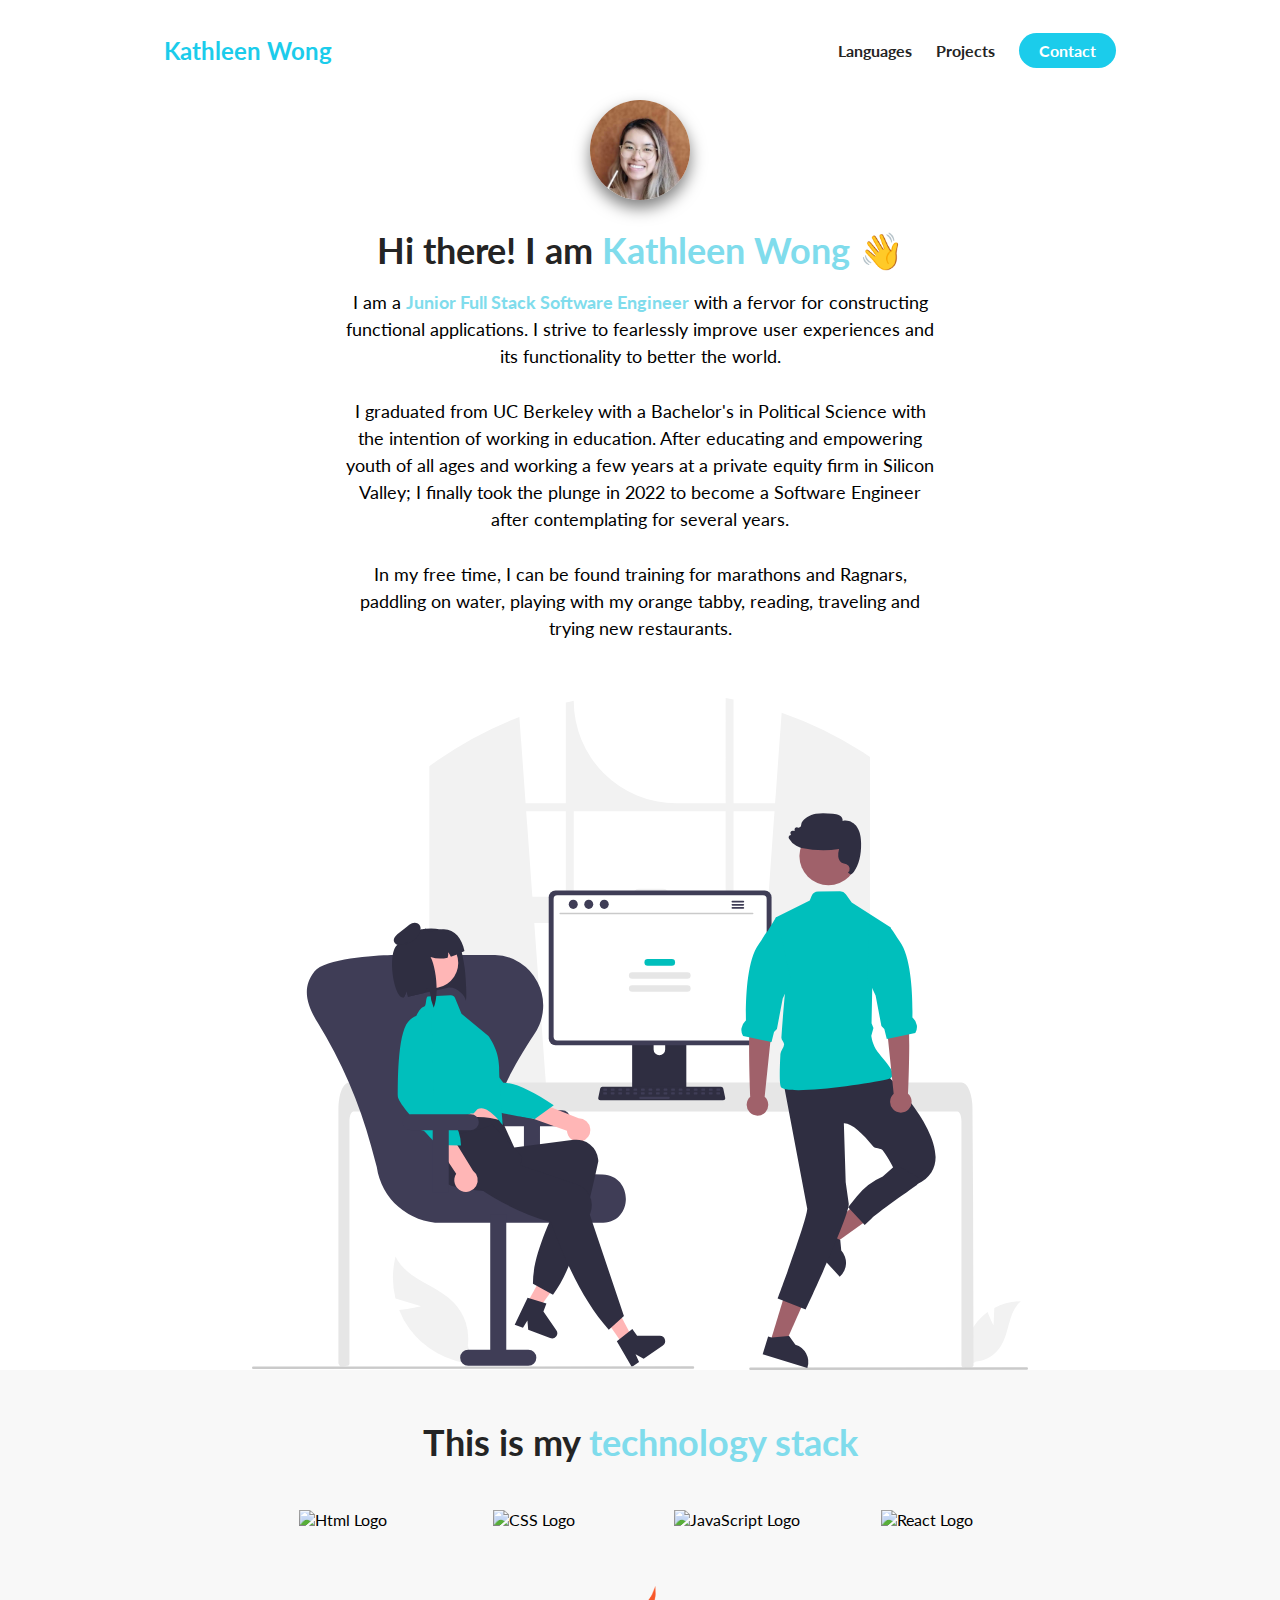
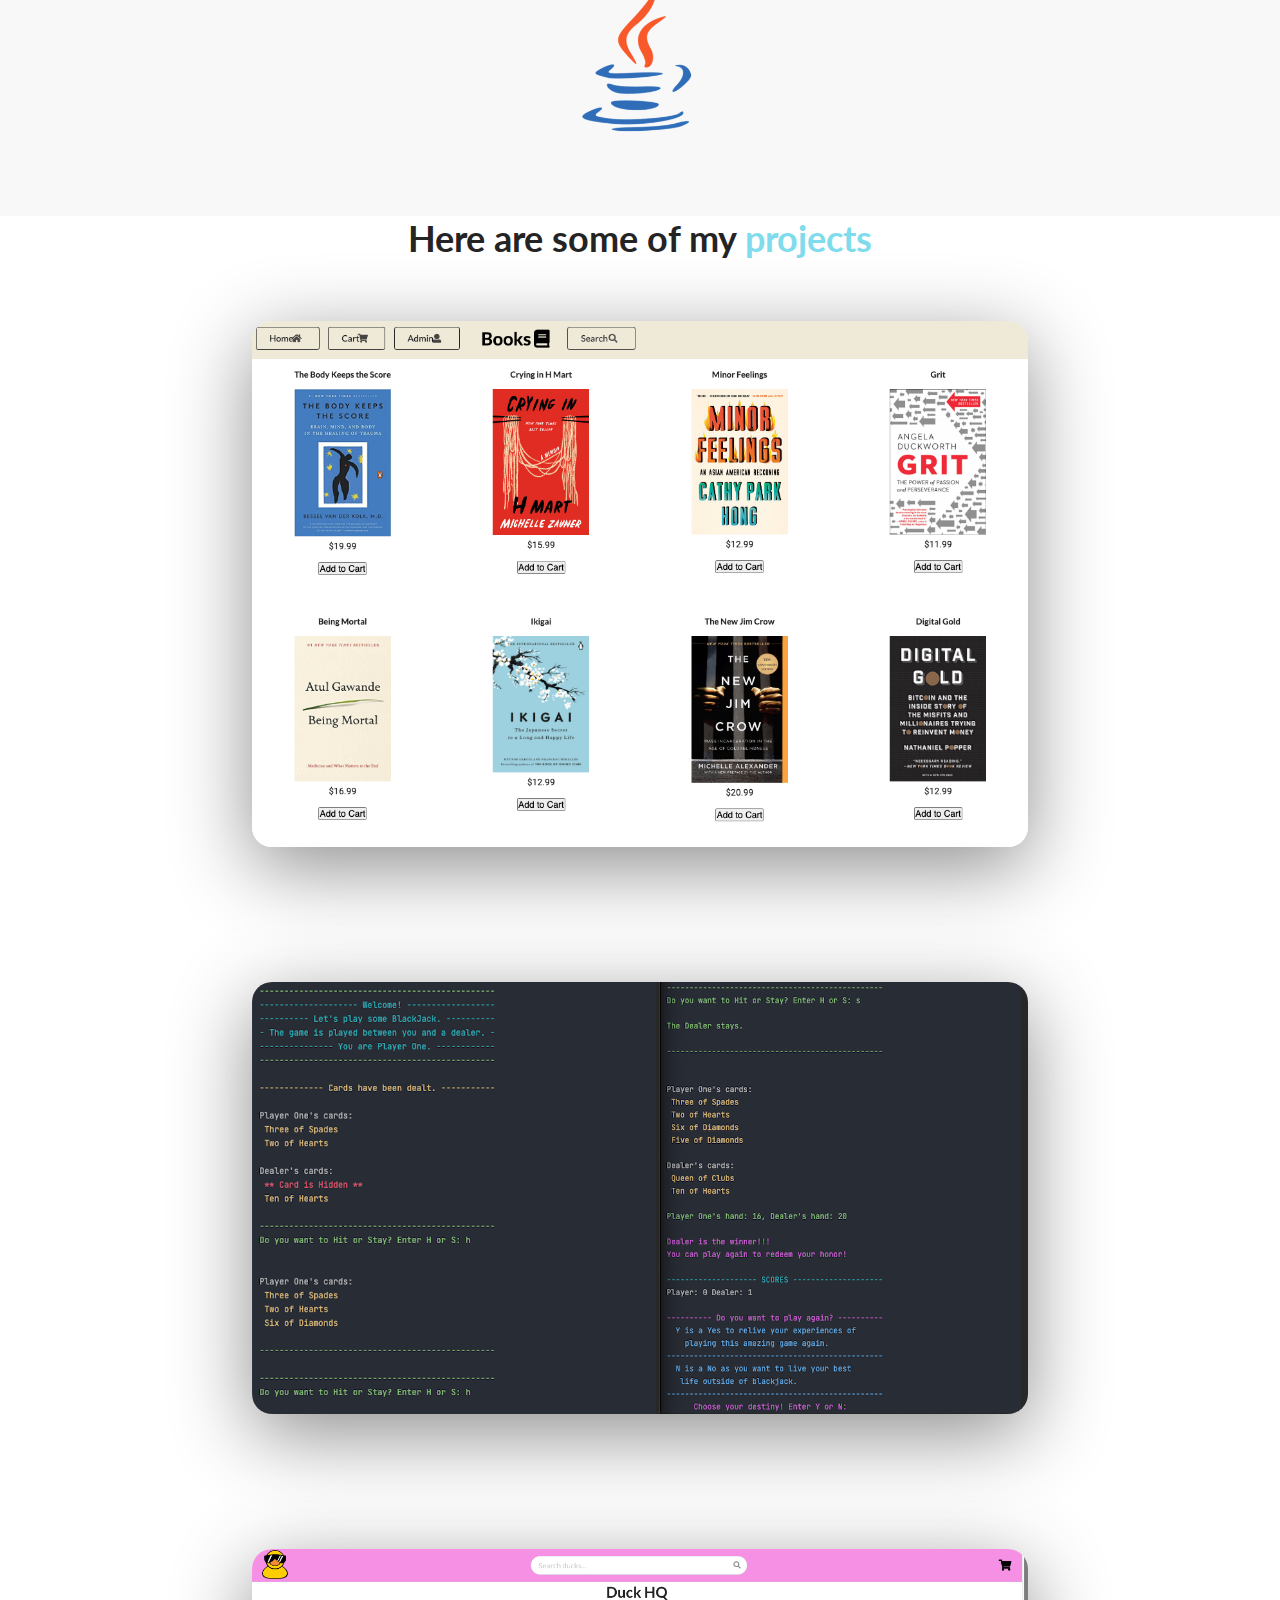
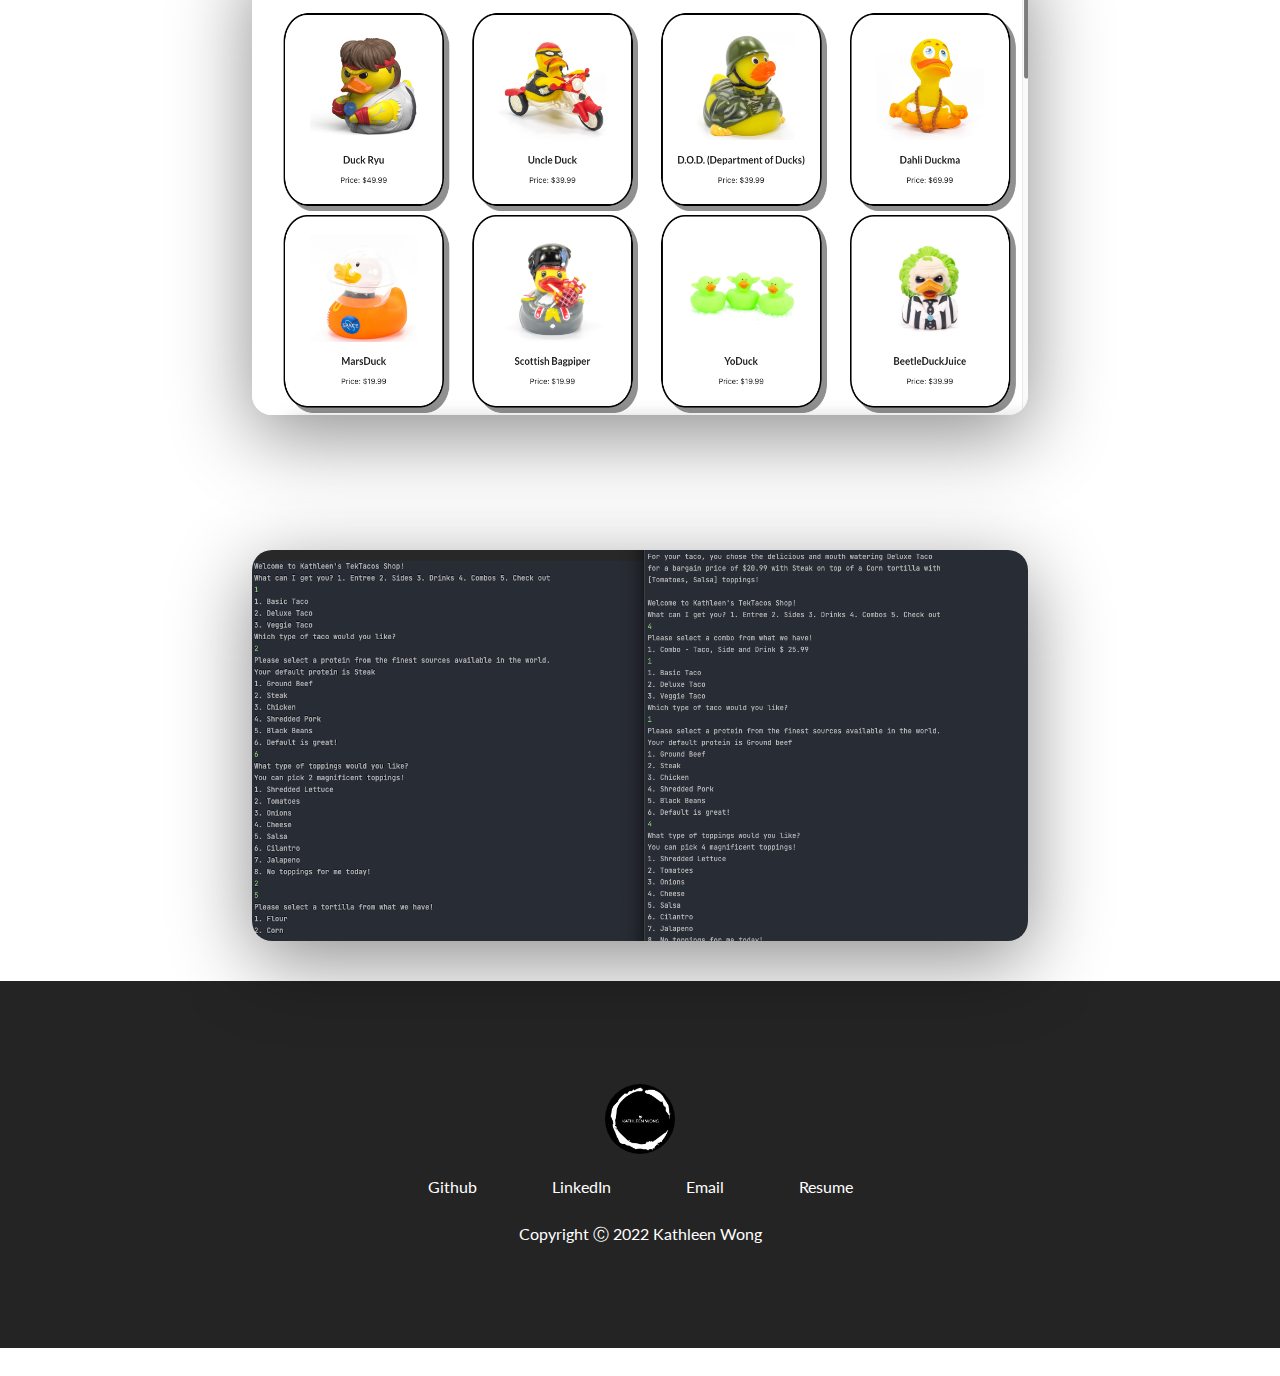
==== index.html @ acdc6da9 "toggled with ./ on Assets folder" ====
<!DOCTYPE html>
<html lang="en">

<head>
    <meta charset="UTF-8">
    <meta http-equiv="X-UA-Compatible" content="IE=edge">
    <meta name="viewport" content="width=device-width, initial-scale=1.0">
    <title>Kathleen Wong</title>
    <link rel="stylesheet" href="./styles.css">
    <script src="https://kit.fontawesome.com/c8e4d183c2.js" crossorigin="anonymous"></script>
</head>

<body>
    <section id="about-me">
        <nav>
            <div class="personal__logo">Kathleen Wong</div>
            <ul class="nav__link--list">
                <li class=nav__link>
                    <a href="#languages" class="
                    nav__link--anchor
                    link__hover-effect
                    link__hover-effect--black">Languages</a>
                </li>
                <li class=nav__link>
                    <a href="#projects" class="
                    nav__link--anchor
                    link__hover-effect
                    link__hover-effect--black">Projects</a>
                </li>
                <li class=nav__link>
                    <a href="mailto:kathleenngucwong@gmail.com" class="
                    nav__link--anchor
                    nav__link--anchor-primary">Contact</a>
                </li>
            </ul>
        </nav>
        <div class="flex flex-1">
            <div class="about-me__info row">
                <div class="about-me__info--container">
                    <figure class="about-me__picture--mask">
                        <img src="./Assets/me.jpg" class="about-me__picture" alt="Picture of Me!">
                    </figure>
                    <h1 class="about-me__info--title">
                        Hi there! I am <span class="text--teal">Kathleen Wong</span>&nbsp;<span class="wave">👋</span> 
                    </h1>
                    <p class="about-me__info--para">I am a <strong class="text--teal">Junior Full Stack Software
                            Engineer</strong> with a fervor for constructing functional applications. I strive to
                        fearlessly improve user experiences and its functionality to better the world.</p>
                    <p class="about-me__info--para">I graduated from UC Berkeley with a Bachelor's in Political 
                        Science with the intention of working in education. After educating and empowering youth 
                        of all ages and working a few years at a private equity firm in Silicon Valley; I finally 
                        took the plunge in 2022 to become a Software Engineer after contemplating for several years.</p>
                    <p class="about-me__info--para">In my free time, I can be found training for marathons and Ragnars, 
                        paddling on water, playing with my orange tabby, reading, traveling and trying new restaurants. </p>
                    <div class="about-me__link">
                        <a href="https://www.linkedin.com/in/kathleen-wong-76374489/" class="about-me__link">
                            <i class="fab fa-linkedin"></i>
                        </a>
                        <a href="https://github.com/kathuhlee" class="about-me__link">
                            <i class="fab fa-github"></i>
                        </a>
                        <a href="mailto:kathleenngucwong@gmail.com" class="about-me__link">
                            <i class="far fa-envelope"></i>
                        </a>
                        <a href="./Assets/Resume.pdf" target="_blank" class="about-me__link">
                            <i class="fas fa-file-pdf"></i>
                        </a>
                    </div>
                </div>
                <figure class="about-me__img--container">
                    <img src="./Assets/undraw.svg" class="about-me__img" alt="">
                </figure>
            </div>
        </div>
    </section>
    <section id="languages">
        <div class="container">
            <div class="row">
                <h1 class="section__title">This is my <span class="text--teal">technology stack</span></h1>
                <div class="language__list">
                    <div class="language">
                        <figure class="language__img--wrapper">
                            <img src="https://upload.wikimedia.org/wikipedia/commons/thumb/3/38/HTML5_Badge.svg/240px-HTML5_Badge.svg.png"
                                alt="Html Logo" class="language__img" />
                        </figure>
                        <span class="language__name">HTML</span>
                    </div>
                    <div class="language">
                        <figure class="language__img--wrapper">
                            <img src="https://cdn.iconscout.com/icon/free/png-256/css-131-722685.png" alt="CSS Logo"
                                class="language__img" />
                        </figure>

                        <span class="language__name">CSS</span>
                    </div>
                    <div class="language">
                        <figure class="language__img--wrapper">
                            <img src="https://cdn.iconscout.com/icon/free/png-256/javascript-1-225993.png"
                                alt="JavaScript Logo" class="language__img" />
                        </figure>

                        <span class="language__name">JavaScript</span>
                    </div>
                    <div class="language">
                        <figure class="language__img--wrapper">
                            <img src="https://cdn.iconscout.com/icon/free/png-256/react-3-1175109.png" alt="React Logo"
                                class="language__img" />
                        </figure>

                        <span class="language__name">React</span>
                    </div>
                    <div class="language">
                        <figure class="language__img--wrapper">
                            <img src="./Assets/java.png" alt="Java Logo"
                                class="language__img" />
                        </figure>

                        <span class="language__name">Java</span>
                    </div>
                </div>
            </div>
        </div>
    </section>
    <section id="projects">
        <div class="containers">
            <div class="row">
                <h1 class="section__title">Here are some of my <span class="text--teal">projects</span></h1>
                <ul class="project__list">
                    <li class="project">
                        <div class="project__wrapper">
                            <img src="./Assets/ecommerce.png" class="project__img" alt="Project 1">
                            <div class="project__description">
                                <h3 class="project__description--title">Books - An E-Commerce Site</h3>
                                <h4 class="project__description--sub-title">
                                    React, Html, CSS, Javascript
                                </h4>
                                <p class="project__description--para">
                                    A capstone project done during my boot camp in Summer 2022. This project required building a website for the business of my choice, a bookstore of my top books of the year. 
                                    The App is a Single Page Application(SPA) created using the React.js and React Router libraries.
                                    
                                    Functionality includes:
                                </p>
                                <ul class="project__description--para">
                                    <li>- A Products List View that displays all Products with thumbnail images</li>
                                    <li>- A Shopping Cart View that allows for Purchase Functionality</li>
                                    <li>- A Product Detail View that displays details of the product with the Product Name, Price, Product Image</li>
                                    <li>- Search Functionality</li>
                                    <li>- Inventory of at least 10 items</li>
                                    <li>- Error Handling when customers attempt to purchase more than what is currently available</li>
                                    <li>- Customers are able to purchase multiple quantities of the same item</li>
                                    <li>- Admin View</li>
                                </ul>
                                <div class="project__description--links">
                                    <a href="https://github.com/kathuhlee/react-ecommerce/tree/main/React-Ecommerce" target="_blank" class="project__description--link">
                                    <i class="fab fa-github"></i>
                                    </a>
                                    <a href="" class="project__description--link">
                                        <i class="fas fa-link"></i>
                                    </a>
                                </div>
                            </div>
                        </div>

                    </li>
                    <li class="project">
                        <div class="project__wrapper">
                            <img src="./Assets/blackjack.png" class="project__img" alt="Project 2">
                            <div class="project__description">
                                <h3 class="project__description--title">Blackjack</h3>
                                <h4 class="project__description--sub-title">
                                    Java, Object Oriented Programming, Unit Testing
                                </h4>
                                <p class="project__description--para">
                                    My second capstone project created during Summer 2022. It is your classic Blackjack as a Java text based game! This game was a lot of fun for me to make and the requirements are below:
                                </p>
                                <ul class="project__description--para">
                                    <li>- The game is playable, with working logic and user interface</li>
                                    <li>- Understandable UI (Text-based, or GUI)</li>
                                    <li>- Basic state management (score, points, lives, etc.)</li>
                                    <li>- Instructions</li>
                                    <li>- Follows good Object-Oriented patterns, practices, and principles</li>
                                    <li>- Unit tests for the game logic and classes</li>
                                    <li>- Error/ exception handling and validation of user input (where/ when applicable)</li>
                                </ul>
                                <div class="project__description--links">
                                    <a href="https://github.com/kathuhlee/java-game" target="_blank" class="project__description--link">
                                    <i class="fab fa-github"></i>
                                    </a>
                                    <a href="" class="project__description--link">
                                        <i class="fas fa-link"></i>
                                    </a>
                                </div>
                            </div>
                        </div>

                    </li>
                    <li class="project">
                        <div class="project__wrapper">
                            <img src="./Assets/duck-site.png" class="project__img" alt="Project 3">
                            <div class="project__description">
                                <h3 class="project__description--title">Full Stack Ecommerce Group Collab</h3>
                                <h4 class="project__description--sub-title">
                                    React, Html, CSS, Javascript, Java, SQL, Spring Boot, Agile, Scrum
                                </h4>
                                <p class="project__description--para">
                                    A full stack e-commerce website selling lovable rubber ducks created with four other boot camp classmates. This project began at the start of the boot camp with planning documents, wireframes, daily standups and eventually was worked on full time for the last week of the boot camp.
                                </p>
                                <div class="project__description--links">
                                    <a href="https://github.com/kathuhlee/full-stack-ecommerce" target="_blank" class="project__description--link">
                                    <i class="fab fa-github"></i>
                                    </a>
                                    <a href="" class="project__description--link">
                                        <i class="fas fa-link"></i>
                                    </a>
                                </div>
                            </div>
                        </div>

                    </li>
                    <li class="project">
                        <div class="project__wrapper">
                            <img src="./Assets/point-of-sale.png" class="project__img" alt="Project 4">
                            <div class="project__description">
                                <h3 class="project__description--title">Point of Sales System for a Taco Shop</h3>
                                <h4 class="project__description--sub-title">
                                    Java, Object Oriented Programming
                                </h4>
                                <p class="project__description--para">
                                    A Java Point of Sales System where users are able to customize their tacos!
                                </p>
                                <div class="project__description--links">
                                    <a href="https://github.com/kathuhlee/point-of-sale" target="_blank" class="project__description--link">
                                    <i class="fab fa-github"></i>
                                    </a>
                                    <a href="https://github.com/kathuhlee/point-of-sale" class="project__description--link">
                                        <i class="fas fa-link"></i>
                                    </a>
                                </div>
                            </div>
                        </div>

                    </li>
                </ul>
            </div>
        </div>
    </section>
<footer>
    <div class="row footer__row">
        <a href="#" class="footer__anchor">
            <figure class="footer__logo">
                <img src="./Assets/logo.png" class="footer__logo--img" alt="KW Logo">
            </figure>
            <span class="footer__logo--popper">
                Top
                <i class="fas fa-arrow-up"></i>
            </span>
        </a>
        <div class="footer__social--list">
            <a href="https://www.github.com/kathuhlee" class="
                footer__social--link
                link__hover-effect
                link__hover-effect--white
            "  target="_blank">Github</a>
            <a href="https://www.linkedin.com/in/kathleen-wong-76374489/" class="
            footer__social--link
            link__hover-effect
            link__hover-effect--white
            "  target="_blank">LinkedIn</a>
            <a href="mailto:kathleenngucwong@gmail.com" class="
            footer__social--link
            link__hover-effect
            link__hover-effect--white
            "  target="_blank">Email</a>
            <a href="./Assets/Resume.pdf" target="_blank" class="
            footer__social--link
            link__hover-effect
            link__hover-effect--white
            "  target="_blank">Resume</a>
        </div>
        <div class="footer__copyright">Copyright Ⓒ 2022 Kathleen Wong</div>
    </div>
    
</footer>

</body>


</html>
---- styles.css ----
@import url('https://fonts.googleapis.com/css2?family=Lato:wght@400;700&family=Roboto:wght@300;400;500;700&display=swap');

* {
    font-family: 'Lato', sans-serif;
    padding: 0;
    margin: 0;
    box-sizing: border-box;
}

html {
    scroll-behavior: smooth;
}

h1, h2, h3, h4, h5, h6, span {
    color: #242424;
    text-align: center;
    line-height: 1.25;
}

h1 {
    font-size: 36px;
}

p {
    line-height: 1.5;
    font-size: 16px;
}

a {
    text-decoration: none;
    position: relative;
    transition: opacity 300ms ease;
}

i:hover {
    opacity: 0.7;
}

.link__hover-effect:after {
    content: "";
    position: absolute;
    height: 3px;
    width: 0;
    bottom: -3px;
    transition: all 300ms ease;
    right: 0;
}

.link__hover-effect--white:after {
    background-color: #fff;
}

.link__hover-effect--black:after {
    background-color: #000;
}

.link__hover-effect:hover:after {
    width: 100%;
    left: 0;
}

li {
    list-style-type: none;
}

.flex {
    display: flex;
}

.flex-1 {
    flex:1;
}

.container {
    padding: 50px 0;

}

.row {
    width: 100%;
    max-width: 800px;
    margin: 0 auto;
    padding: 0 12px;
}

section:nth-child(even) {
    background-color: #f8f8f8;
}

.section__title {
    margin-bottom: 20px;
}

/* NAVIGATION BAR */

nav {
    height: 100px;
    width: 100%;
    max-width: 1000px;
    margin: 0 auto;
    display: flex;
    justify-content: space-between;
    align-items: center;
    padding: 0 12px;
}

.nav__link--list {
    display: flex;

}

.nav__link--anchor {
    margin: 0 12px;
    color: #242424;
    font-weight:700;
}

.nav__link--anchor-primary {
    background-color: #1bcceb;
    padding: 8px 20px;
    border-radius: 50px;
    color: white;
    transition: all 300ms ease;
}

.nav__link--anchor-primary:hover {
    background-color: #80dcec;
}

.personal__logo {
    font-size: 24px;
    color: #1bcceb;
    margin: 0 12px;
    font-weight: bold;
}

.text--teal {
    color:#80dcec;
}

/* ABOUT ME */

#about-me {
    min-height: 100vh;
    display: flex;
    flex-direction: column;
}

.about-me__info {
    display: flex;
    flex-direction: column;
}

.about-me__info--container {
    display: flex;
    flex-direction: column;
    align-items: center;
    max-width: 600px;
    margin: 0 auto;
    text-align: center;
}

.about-me__picture--mask {
    width: 100px;
    height: 100px;
    border-radius: 50%;
    overflow: hidden;
    box-shadow: 0 8px 16px rgba(0, 0, 0, .5);
    margin-bottom: 28px;
    animation: animate-profile-picture 800ms 200ms backwards;
}

@keyframes animate-profile-picture {
    0% {
        transform: scale(0);
    }
    80% {
        transform: scale(1.1);
    }
    100% {
        transform: scale(1);
    }
}

.about-me__picture {
    width: 100%;

    /* improving my own picture */
    transform: scale(1.8);
    padding-right: 14px;
    padding-bottom: 16px;

}

.about-me__info--title {
    margin-bottom: 16px;
    animation: fade-up 650ms 400ms backwards;
}

.about-me__info--para {
    font-size: 18px;
    margin-bottom: 28px;
    animation: fade-up 650ms 600ms backwards;
}

.about-me__link {
    font-size: 20px;
    color: #242424;
    padding: 0 16px;
}

.about-me__links {
    animation: fade-up 650ms 800ms backwards;
}

@keyframes fade-up {
    0% {
        opacity: 0;
        transform: translateY(40px);
    }
    100% {
        opacity: 1;
        transform: translateY(0);
    }
}

.about-me__img--container {
    flex:1;
    display: flex;
    align-items: center;
    padding-top: 4px;
}

.about-me__img {
    width: 100%;
    animation: fade-in 1200ms 800ms backwards;
}

@keyframes fade-in {
    0% {
        opacity: 0;
    }
    100% {
        opacity: 1;
    }
}

.wave {
    display: inline-block;
    animation: animate-wave 500ms infinite ease-in-out;
}

@keyframes animate-wave {
    0% {
        transform: rotate(0);
    }
    50% {
        transform: rotate(30deg);
    }
    100% {
        transform: rotate(0);
    }
}

/* TECH - STACK  */

.language__img {
    width: 100%;
    min-width: 100px;
    transition: all 300ms ease;
}

.language:hover .language__img {
    filter: brightness(80%);
    opacity: 0.86;
    transform: scale(0.9);
}

.language {
    width: 25%;
    display: flex;
    justify-content: center;
    position: relative;
}

.language__img--wrapper {
    display: flex;
    justify-content: center;
    align-items: center;
    padding: 25px 16px
}

.language__list {
    display: flex;
    width: 100%;
    flex-wrap: wrap;
    justify-content: center;
}

.language__name {
    position: absolute;
    bottom: 0;
    transform: scale(0);
    transition: all 300ms;
    font-size: 20px;
    opacity:0;
}

.language:hover .language__name {
    transform: scale(1);
    opacity: 1;
}

/* PROJECTS */

.project {
    margin-bottom: 135px;
}

.project:last-child {
    margin-bottom: 40px;
}

.project__img {
    width: 100%;
    transition: all 500ms ease;
}

.project__wrapper {
    box-shadow: 0 20px 80px rgba(0, 0, 0, 0.45);
    border-radius: 20px;
    overflow: hidden;
    display: flex;
    position: relative;
    
}

.project__wrapper:before {
    content: "";
    position: absolute;
    top: 0;
    left: 0;
    height: 100%;
    width: 100%;
    background-color: #1c1d25;
    opacity: 0;
    transition: opacity 450ms ease;
    z-index: 2;
}

.project:hover .project__wrapper:before {
    opacity: 0.7;

}

.project:hover .project__img {
    transform: scale(1.07);
    filter: blur(5px);
}

.project:hover .project__description {
    opacity: 1;
    transform: translateY(-50%);
}

.project__list {
    padding-top: 40px;
}

.project__description {
    position: absolute;
    top: 50%;
    left: 90px;
    transform: translateY(100%);
    max-width: 550px;
    z-index: 3;
    opacity: 0;
    transition: transform 450ms, opacity 300ms;
}

.project__description--title {
    font-size: 40px;
}

.project__description--para {
    margin: 16px 0;
}

.project__description--link {
    font-size: 20px;
    margin-right: 16px;
}

.project__description--title,
.project__description--sub-title,
.project__description--para,
.project__description--link {
    text-align: left;
    color: #fff;
}

/* FOOTER */

footer {
    background-color: #242424;

}

.footer__social--list {
    margin-bottom: 28px;
    width: 100%;
    display: flex;
    justify-content: space-around;
}

.footer__row {
    padding: 8% 0;
    display: flex;
    flex-direction: column;
    align-items: center;
    justify-content: center;
    margin-bottom: 28px;
    max-width: 500px;
}

.footer__logo--img {
    width: 70px;
    height: 70px;
    border-radius: 50%;
}

.footer__social--link, 
.footer__copyright,
.footer__logo--popper  {
    color: #fff;

}

.footer__logo--popper {
    position: absolute;
    right: 0;
    top: 30px;
    font-weight: 700;
    opacity: 0;
    transition: all 300ms ease;
}

.footer__anchor {
    margin-bottom: 20px;
    position: relative;
}

.footer__anchor:hover .footer__logo--popper {
    transform: translateX(60px);
    opacity: 1;
}

/* Small phones, tablets, large smartphones */
@media (max-width: 768px) {
    nav {
        height: 68px;
    }

    h1 {
        font-size: 28px;
    }

    .about-me__info--para {
        font-style: 18px;
    }

    .language {
        width: calc(100% / 2);
    }

    .project__description--para {
        font-size: 14px;
    }

    .project__description {
        left: 30px;
        padding-right: 30px;
    }
}

/* SMALL PHONES */
@media (max-width: 480px) {
    .nav__link:not(:last-child) {
        display: none;
    }

    .project__wrapper {
        border-radius: 0;
    }

    .project__description {
        padding: 0;
        left: 0;
        width: 100%;
    }

    .project__description--para {
        display: none;
    }

    .project__description--links {
        display: flex;
        justify-content: center;
    }

    .project__description--title {
        font-style: 32px;
        line-height: 1;
        text-align: center;
    }

    .project__description--sub-title {
        text-align: center;
        margin: 12px 0;
    }
}
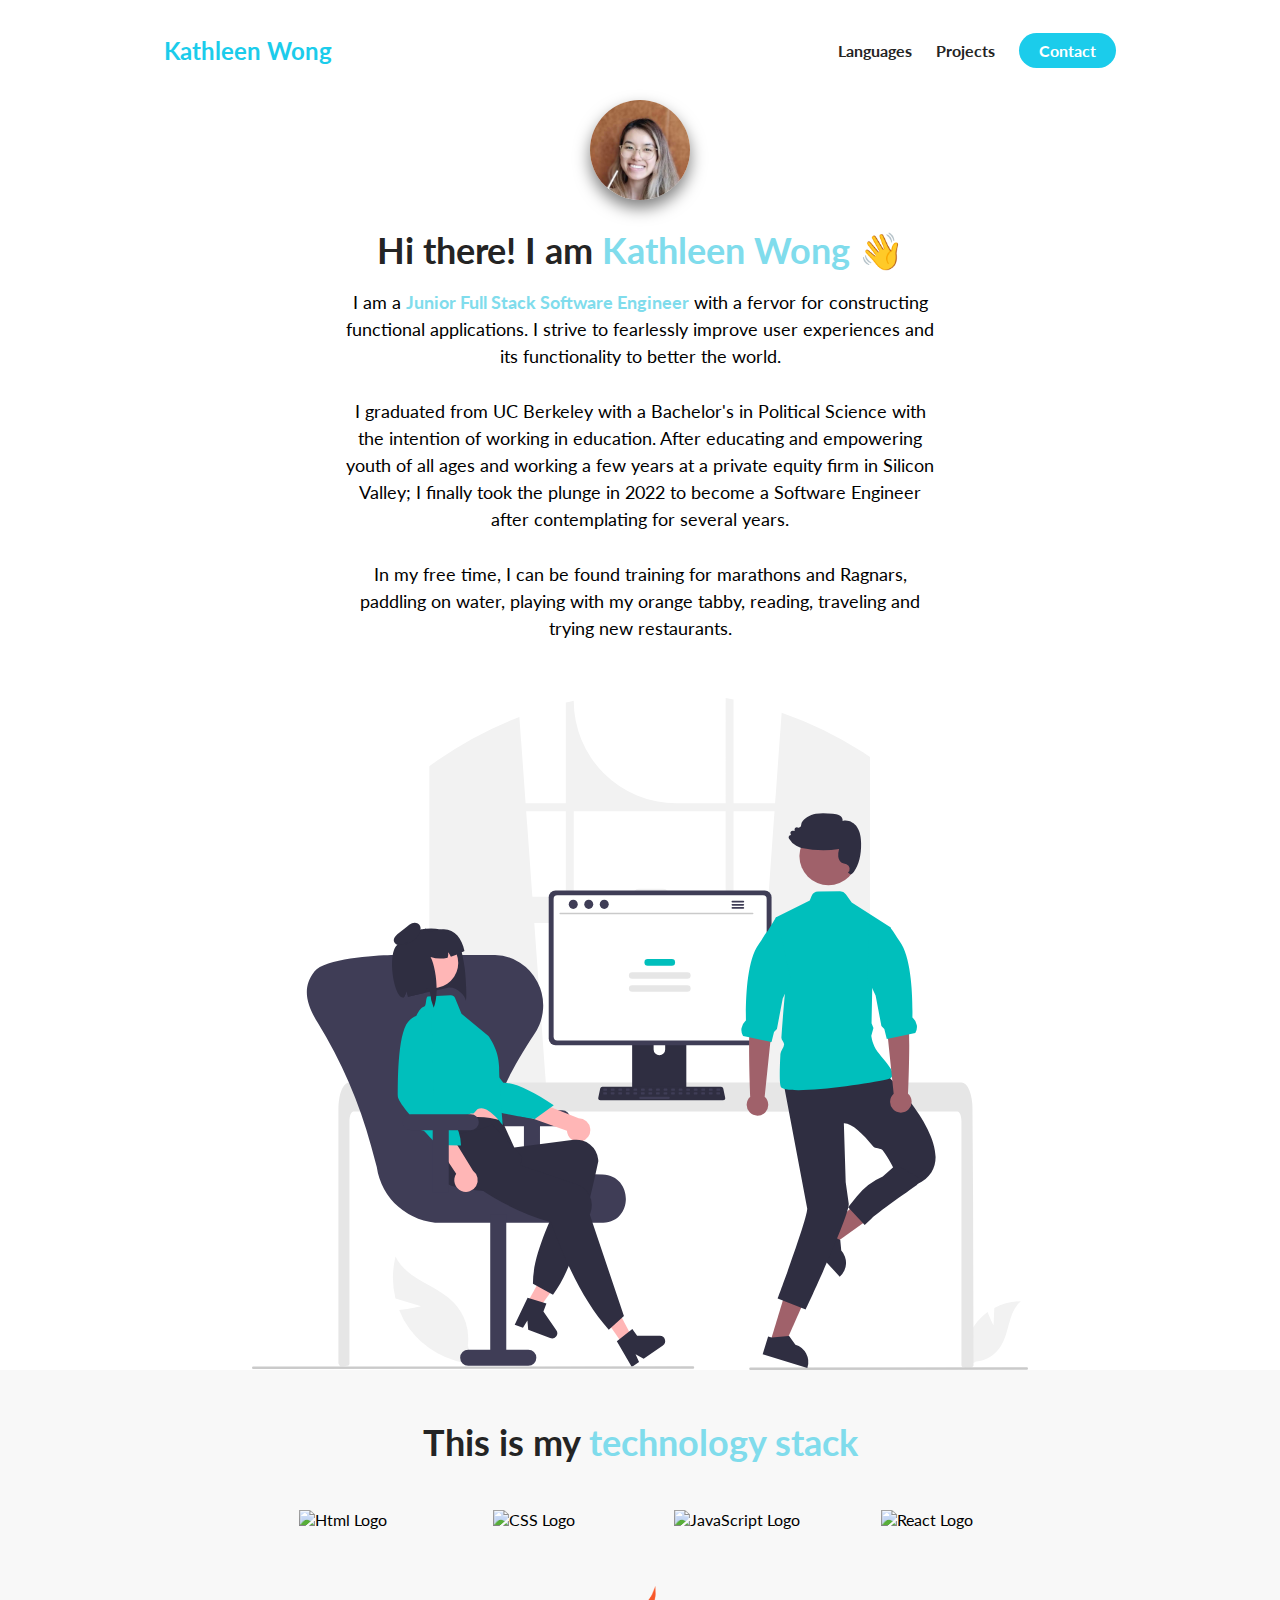
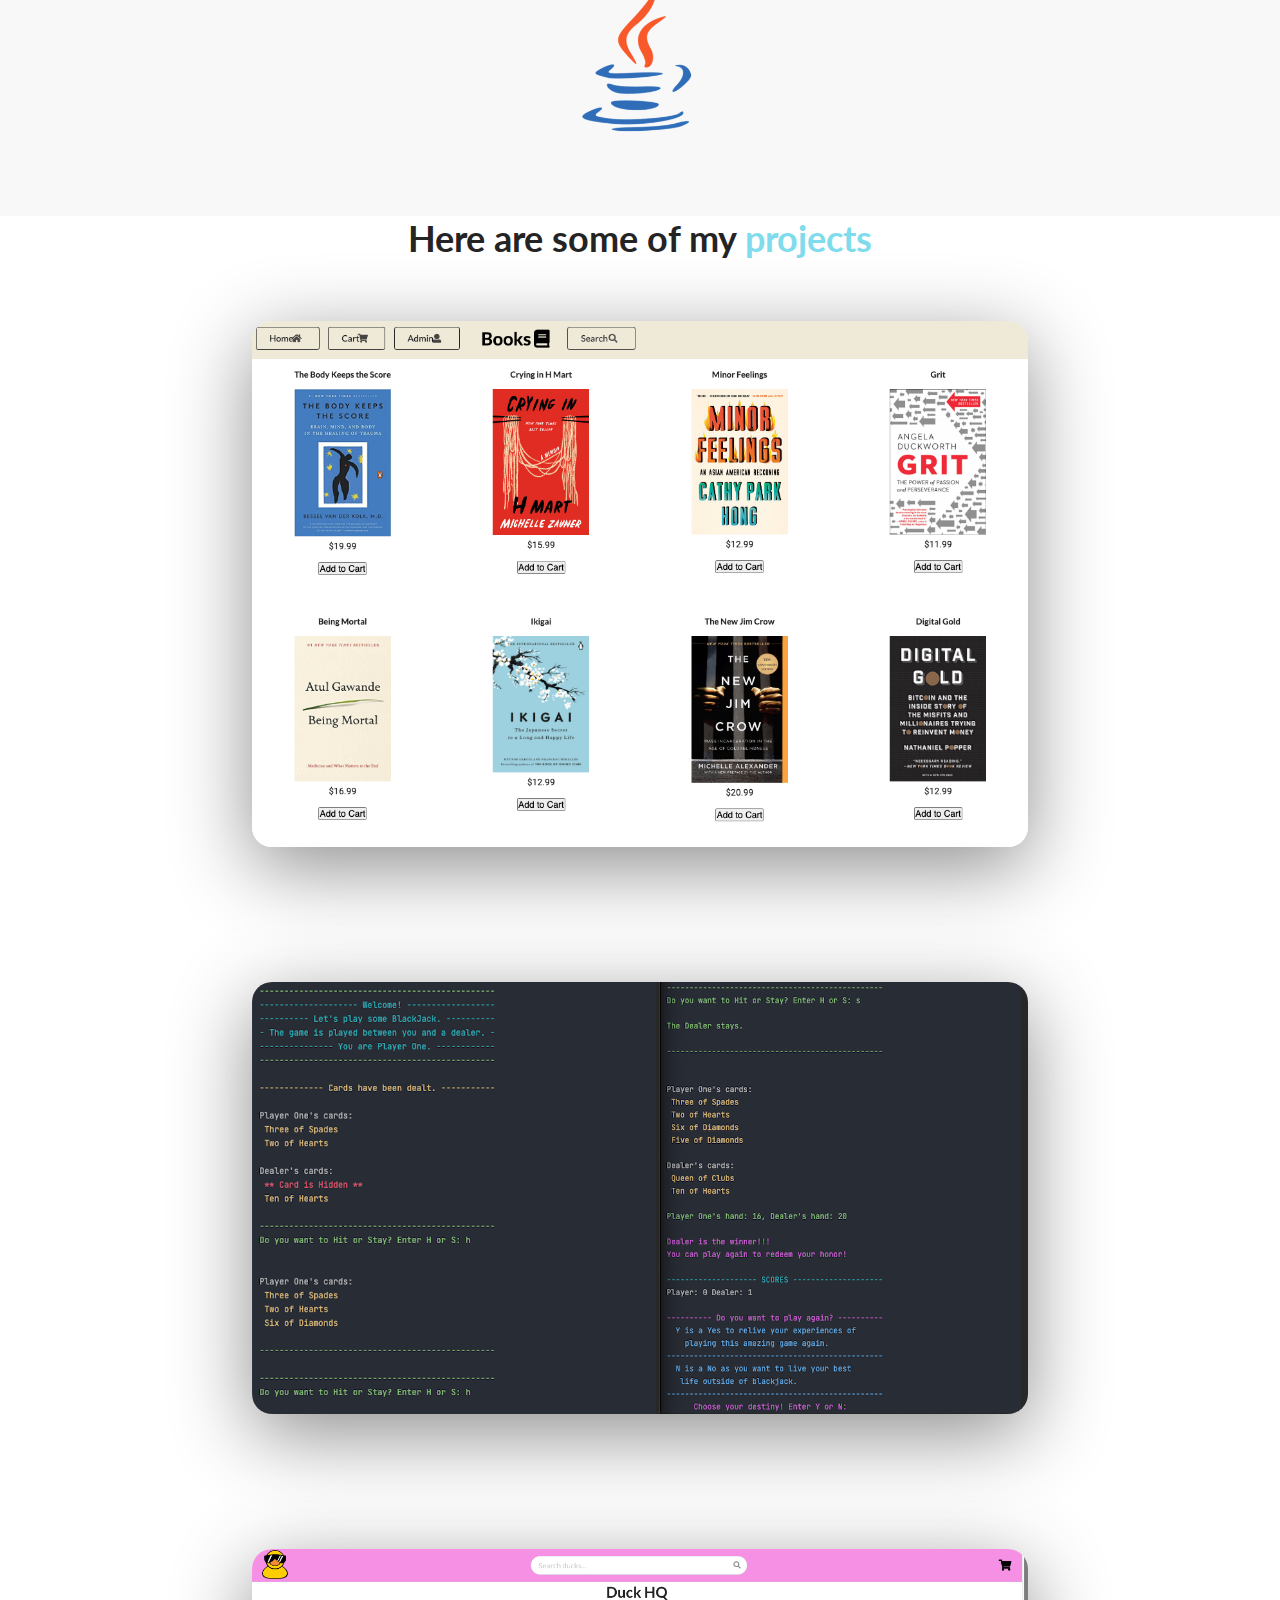
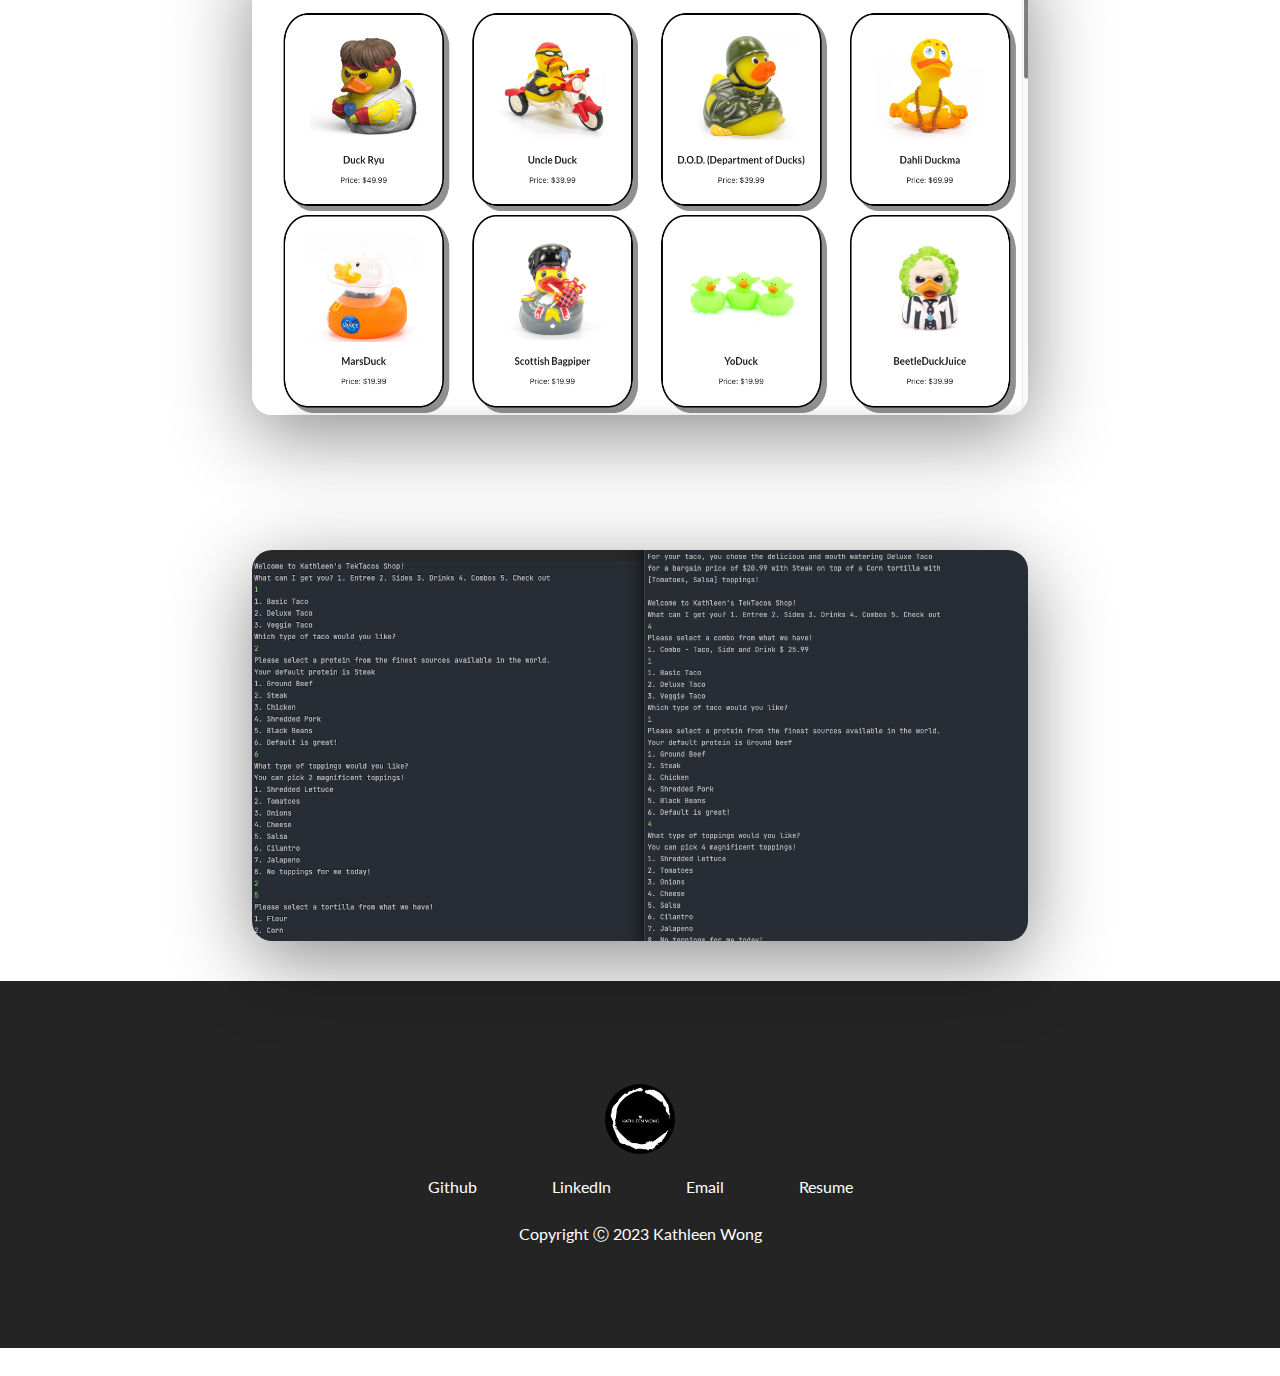
==== commit e37d9848: "Update index.html" ====
--- a/index.html
+++ b/index.html
@@ -277,7 +277,7 @@
             link__hover-effect--white
             "  target="_blank">Resume</a>
         </div>
-        <div class="footer__copyright">Copyright Ⓒ 2022 Kathleen Wong</div>
+        <div class="footer__copyright">Copyright Ⓒ 2023 Kathleen Wong</div>
     </div>
     
 </footer>
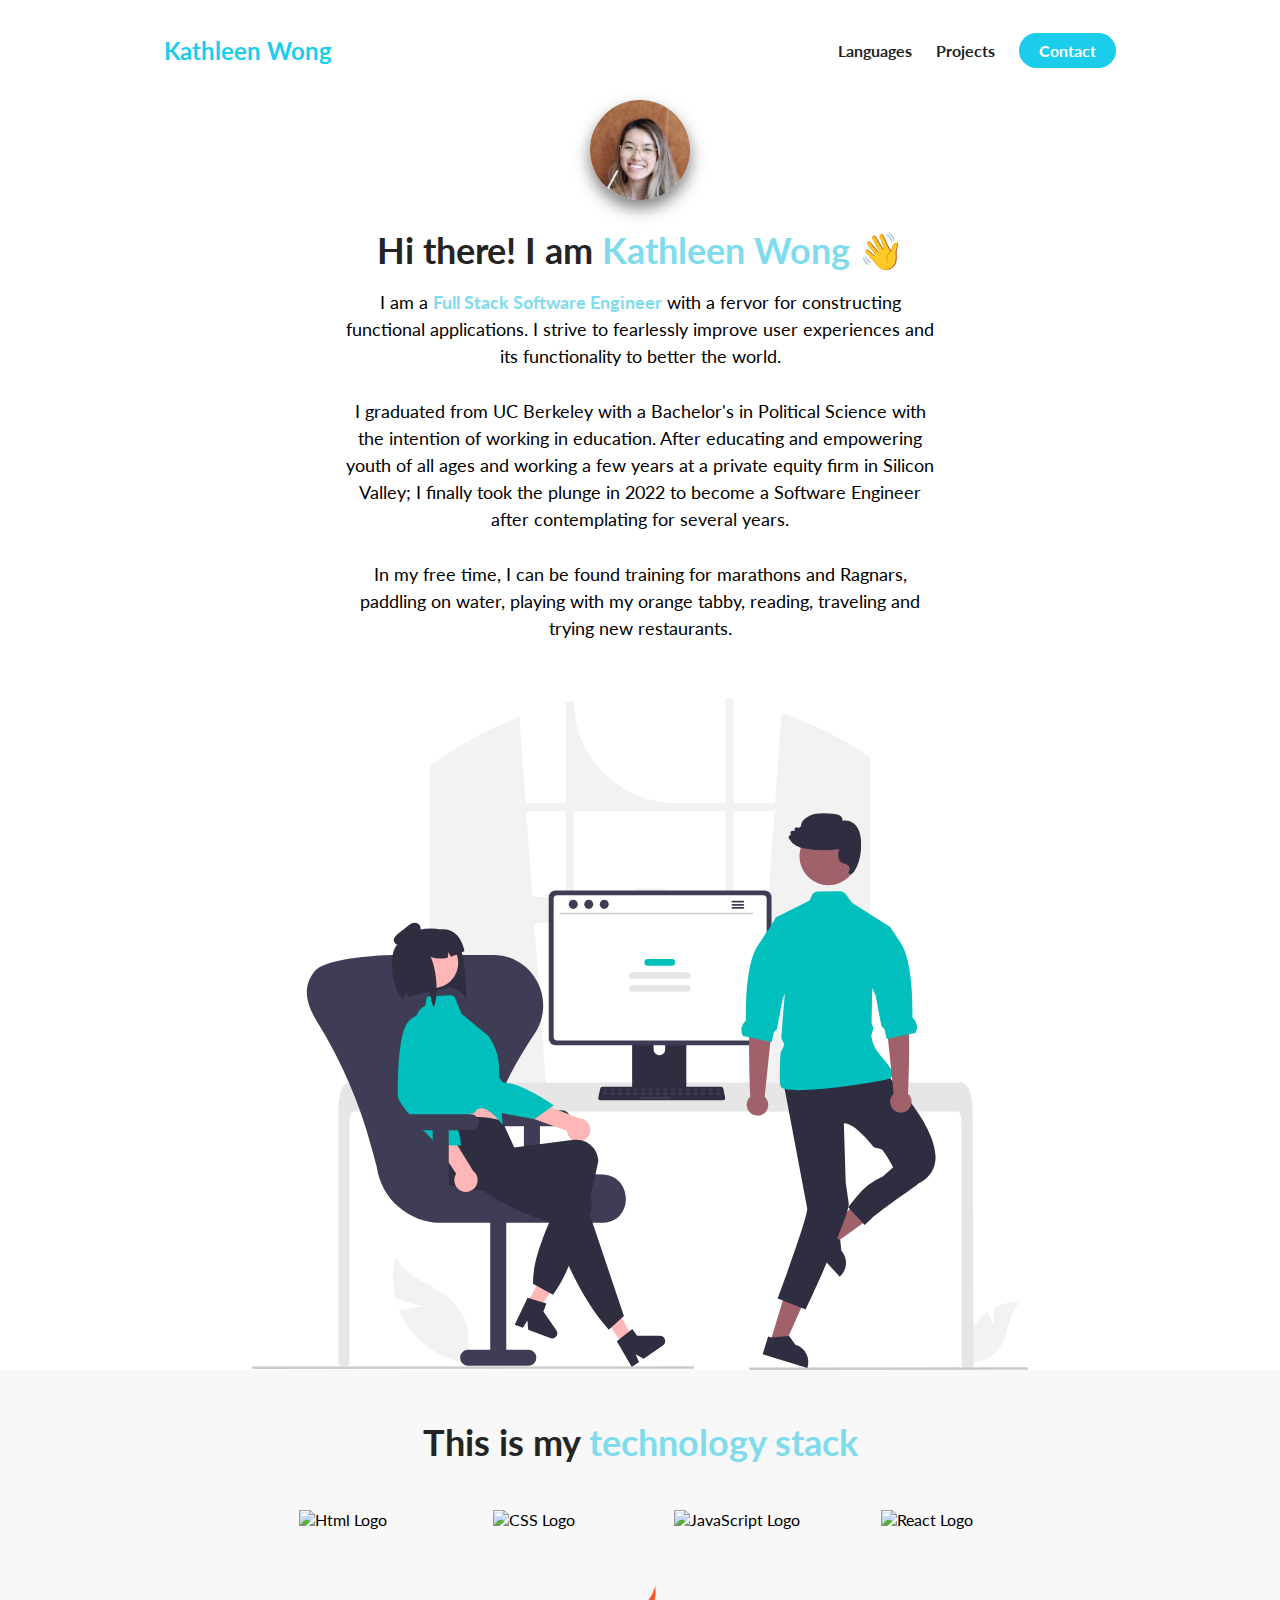
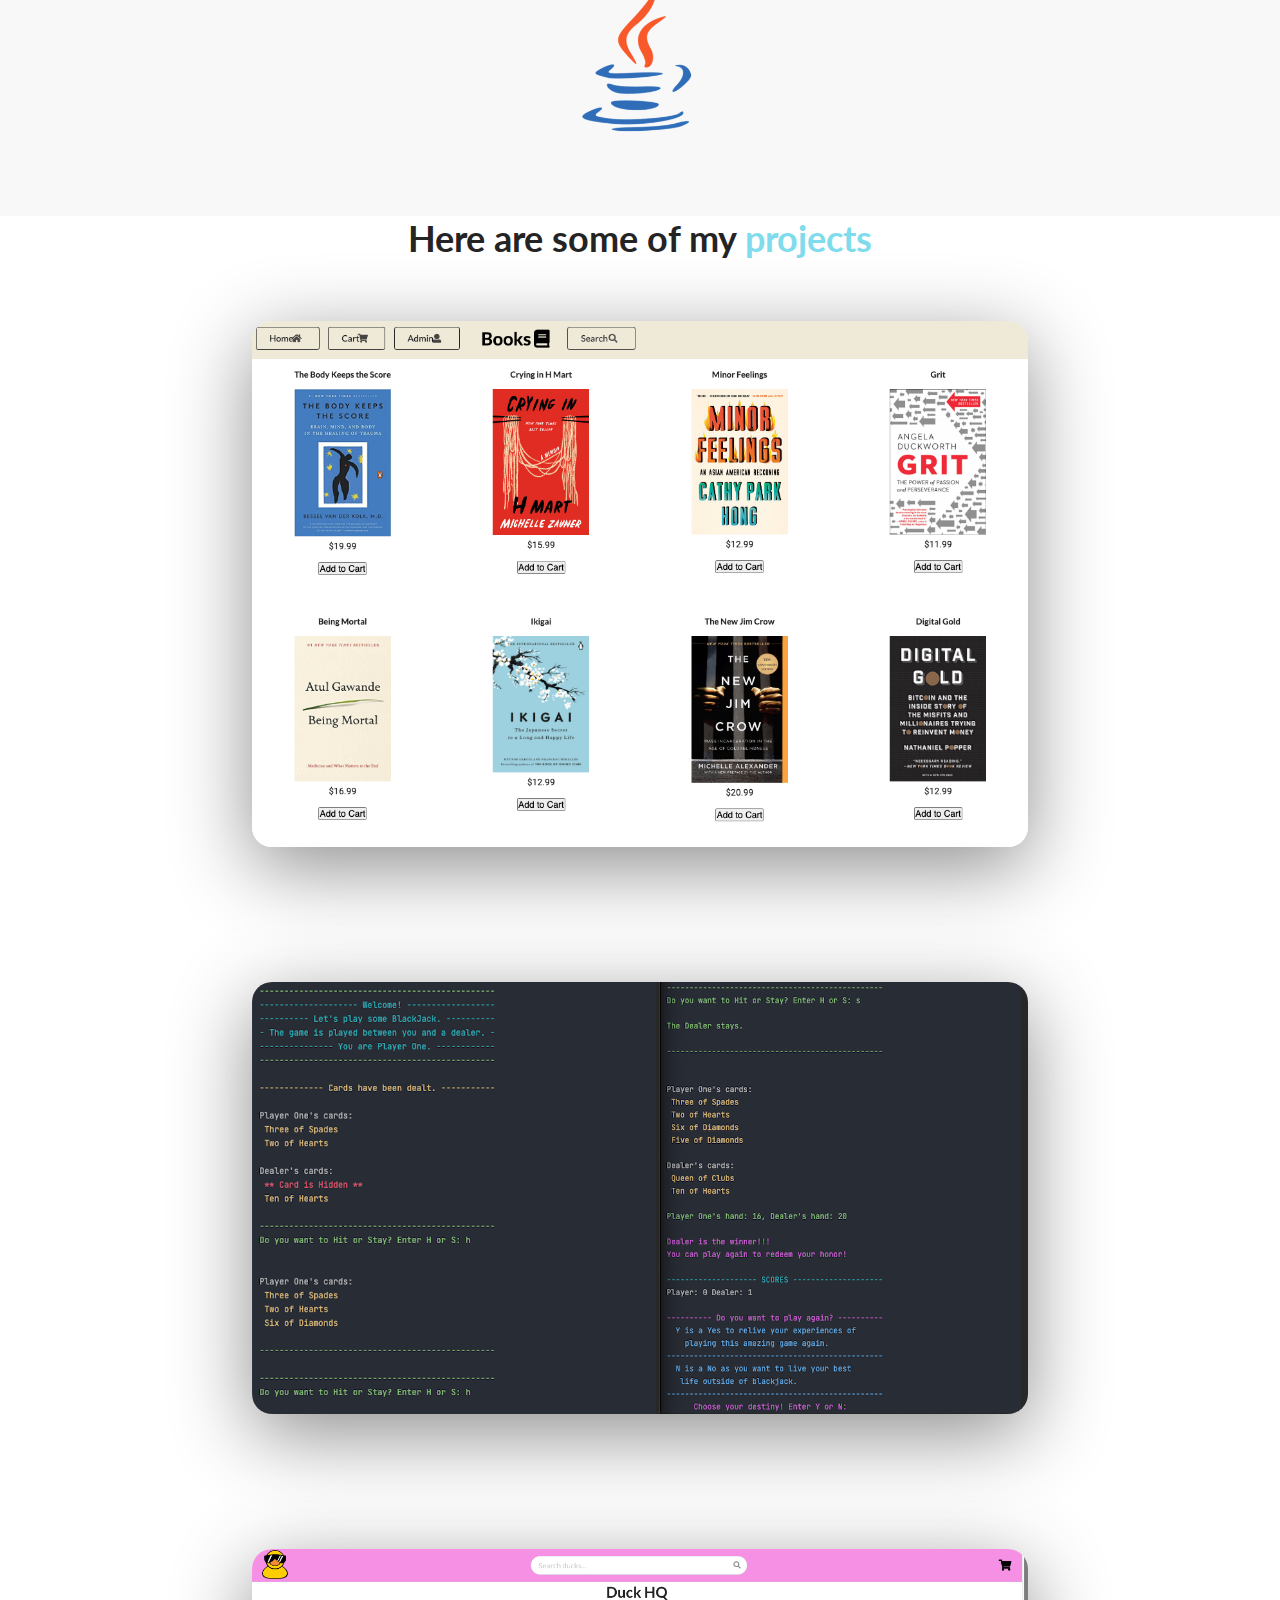
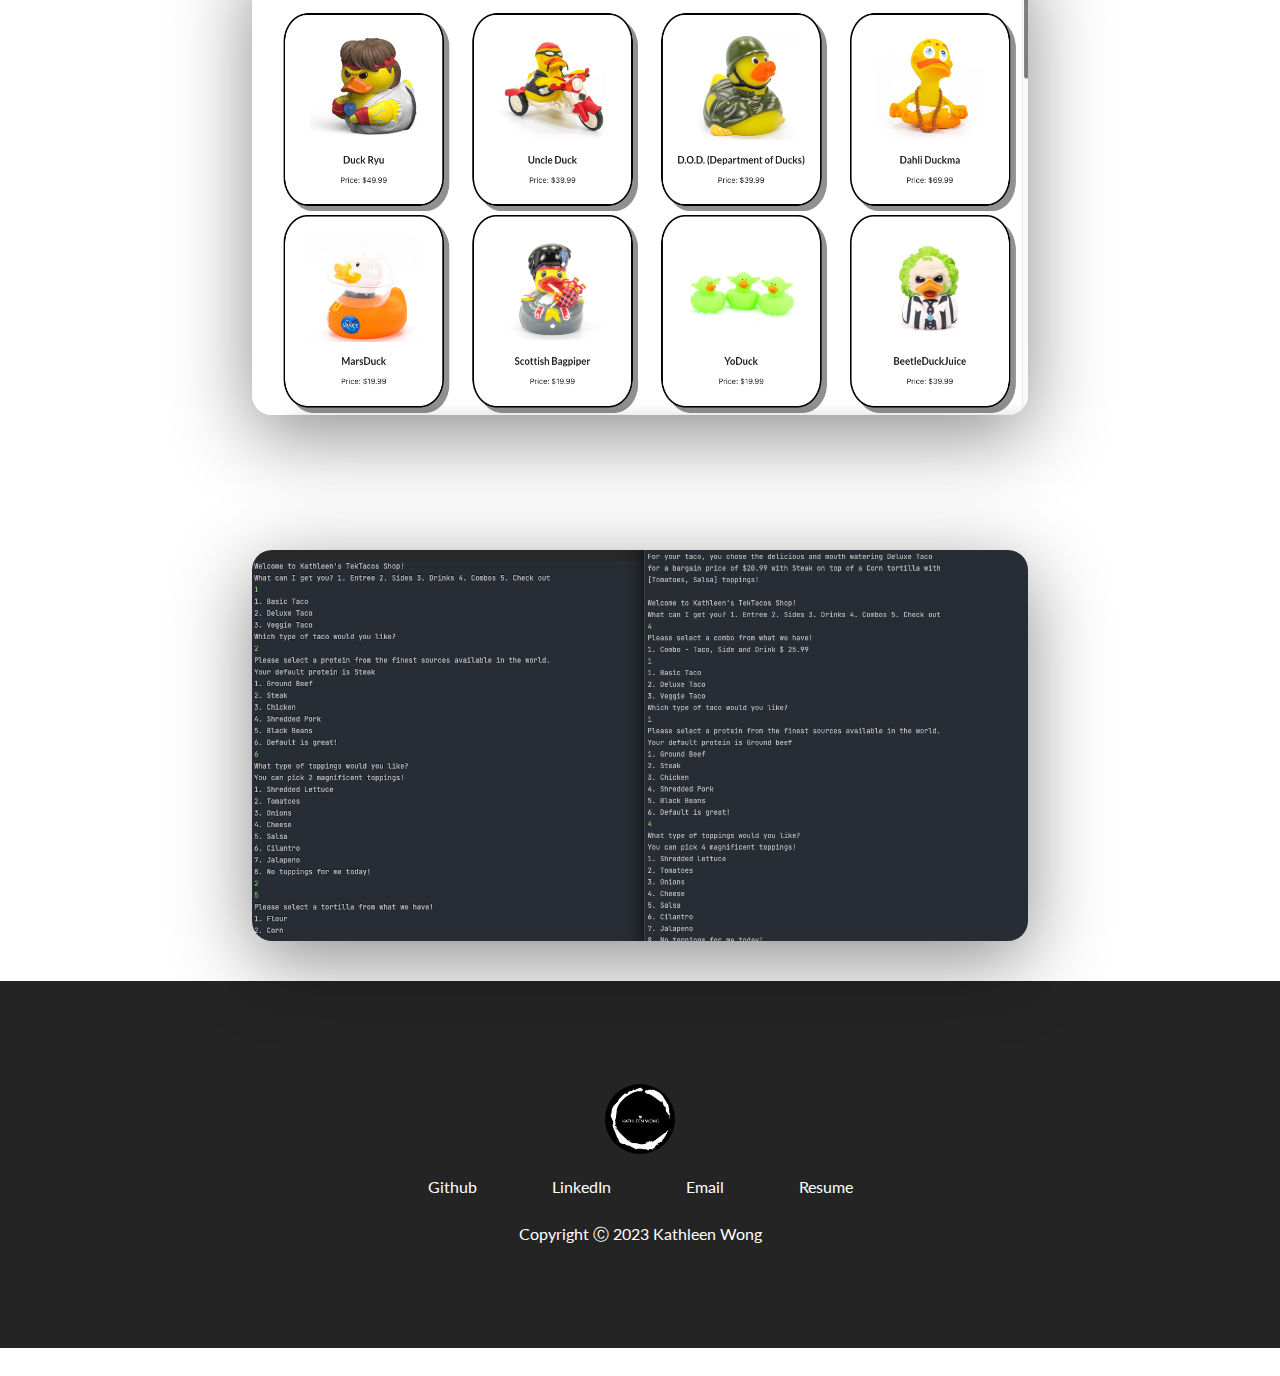
==== commit efd75f49: "Update index.html" ====
--- a/index.html
+++ b/index.html
@@ -43,7 +43,7 @@
                     <h1 class="about-me__info--title">
                         Hi there! I am <span class="text--teal">Kathleen Wong</span>&nbsp;<span class="wave">👋</span> 
                     </h1>
-                    <p class="about-me__info--para">I am a <strong class="text--teal">Junior Full Stack Software
+                    <p class="about-me__info--para">I am a <strong class="text--teal">Full Stack Software
                             Engineer</strong> with a fervor for constructing functional applications. I strive to
                         fearlessly improve user experiences and its functionality to better the world.</p>
                     <p class="about-me__info--para">I graduated from UC Berkeley with a Bachelor's in Political 
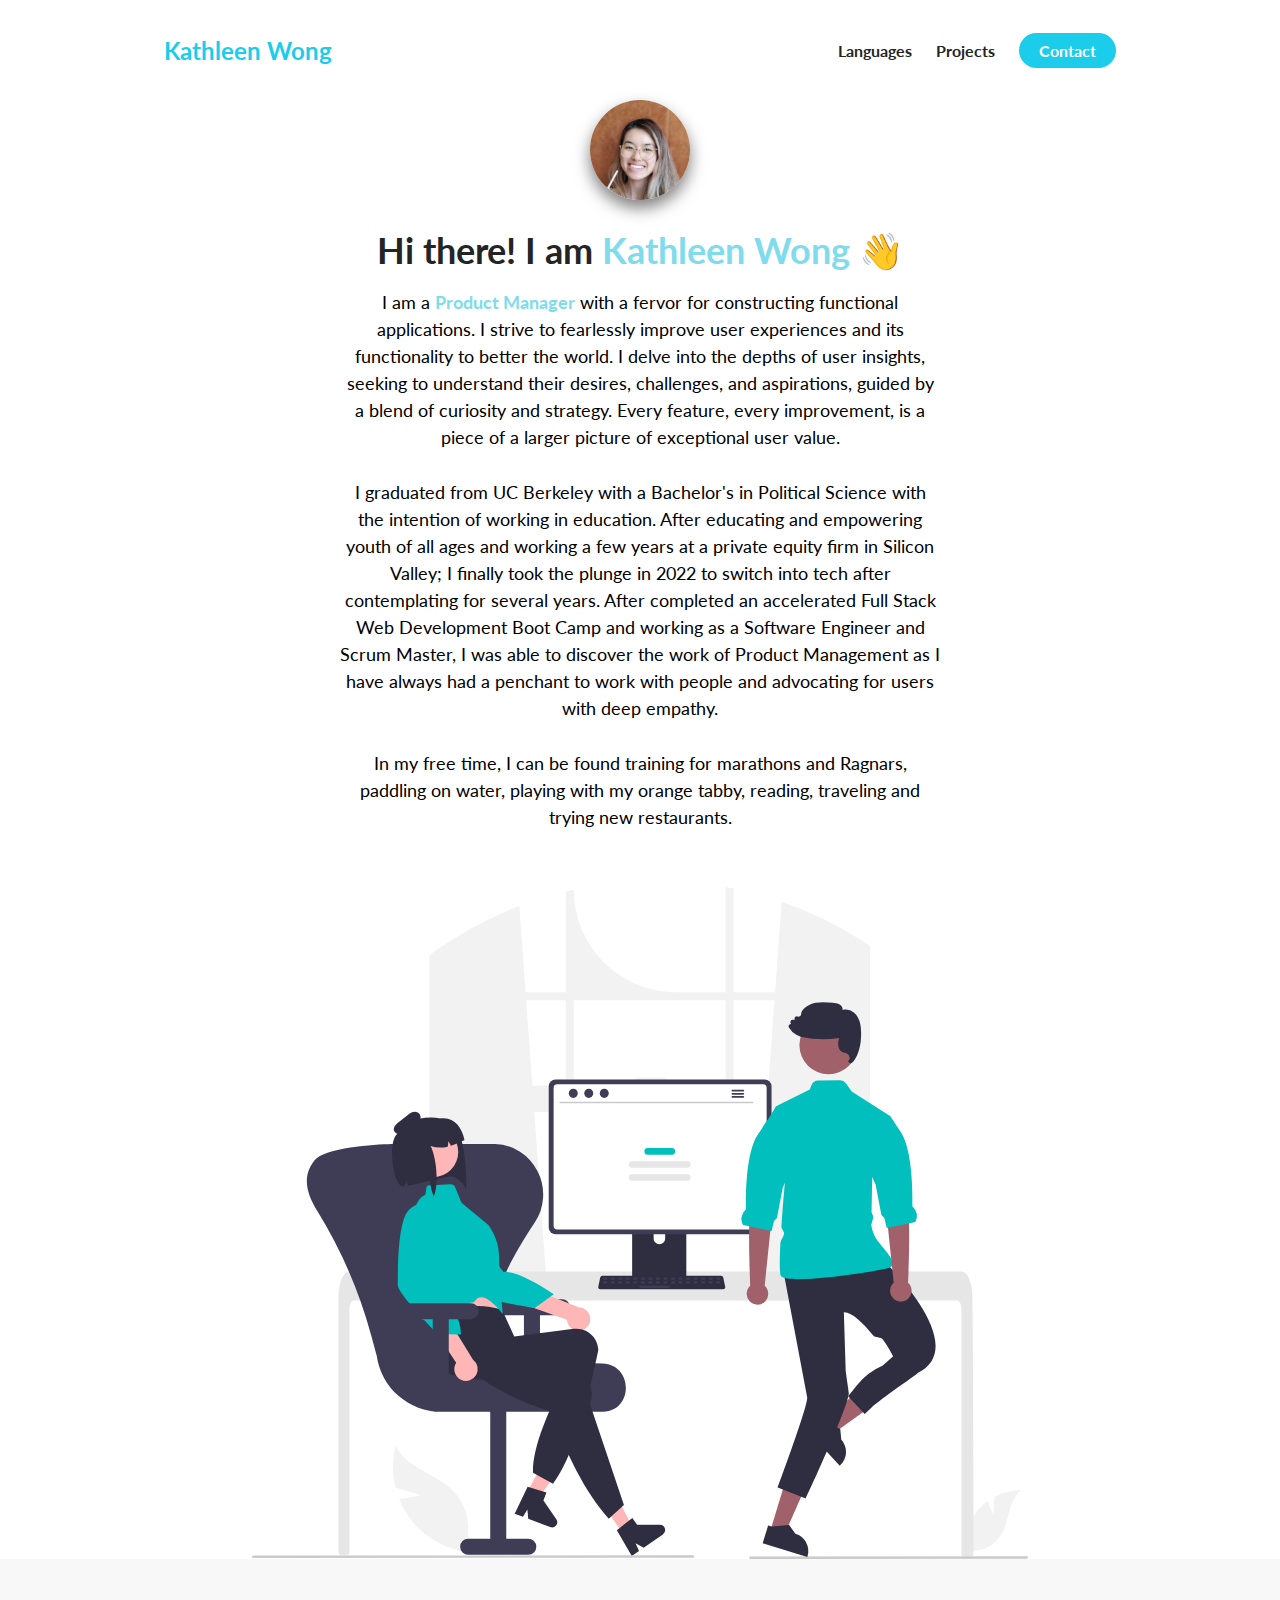
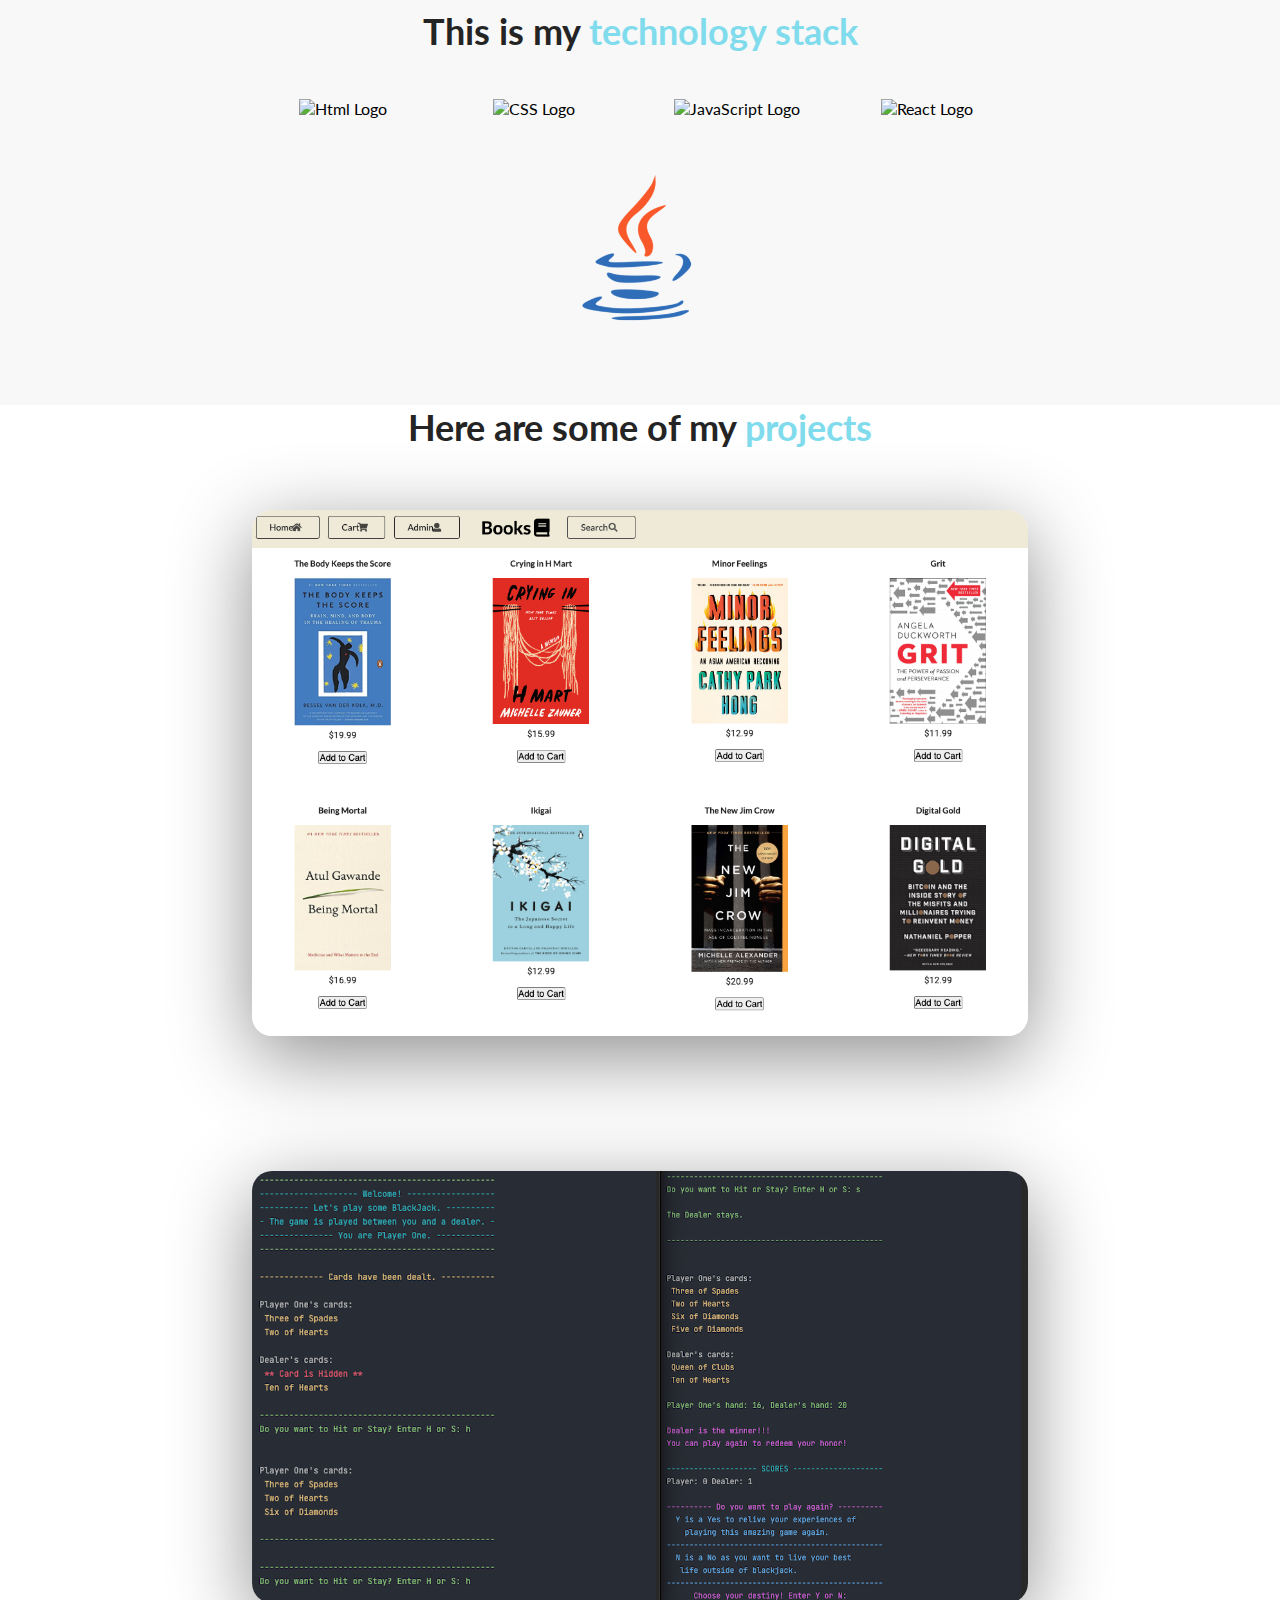
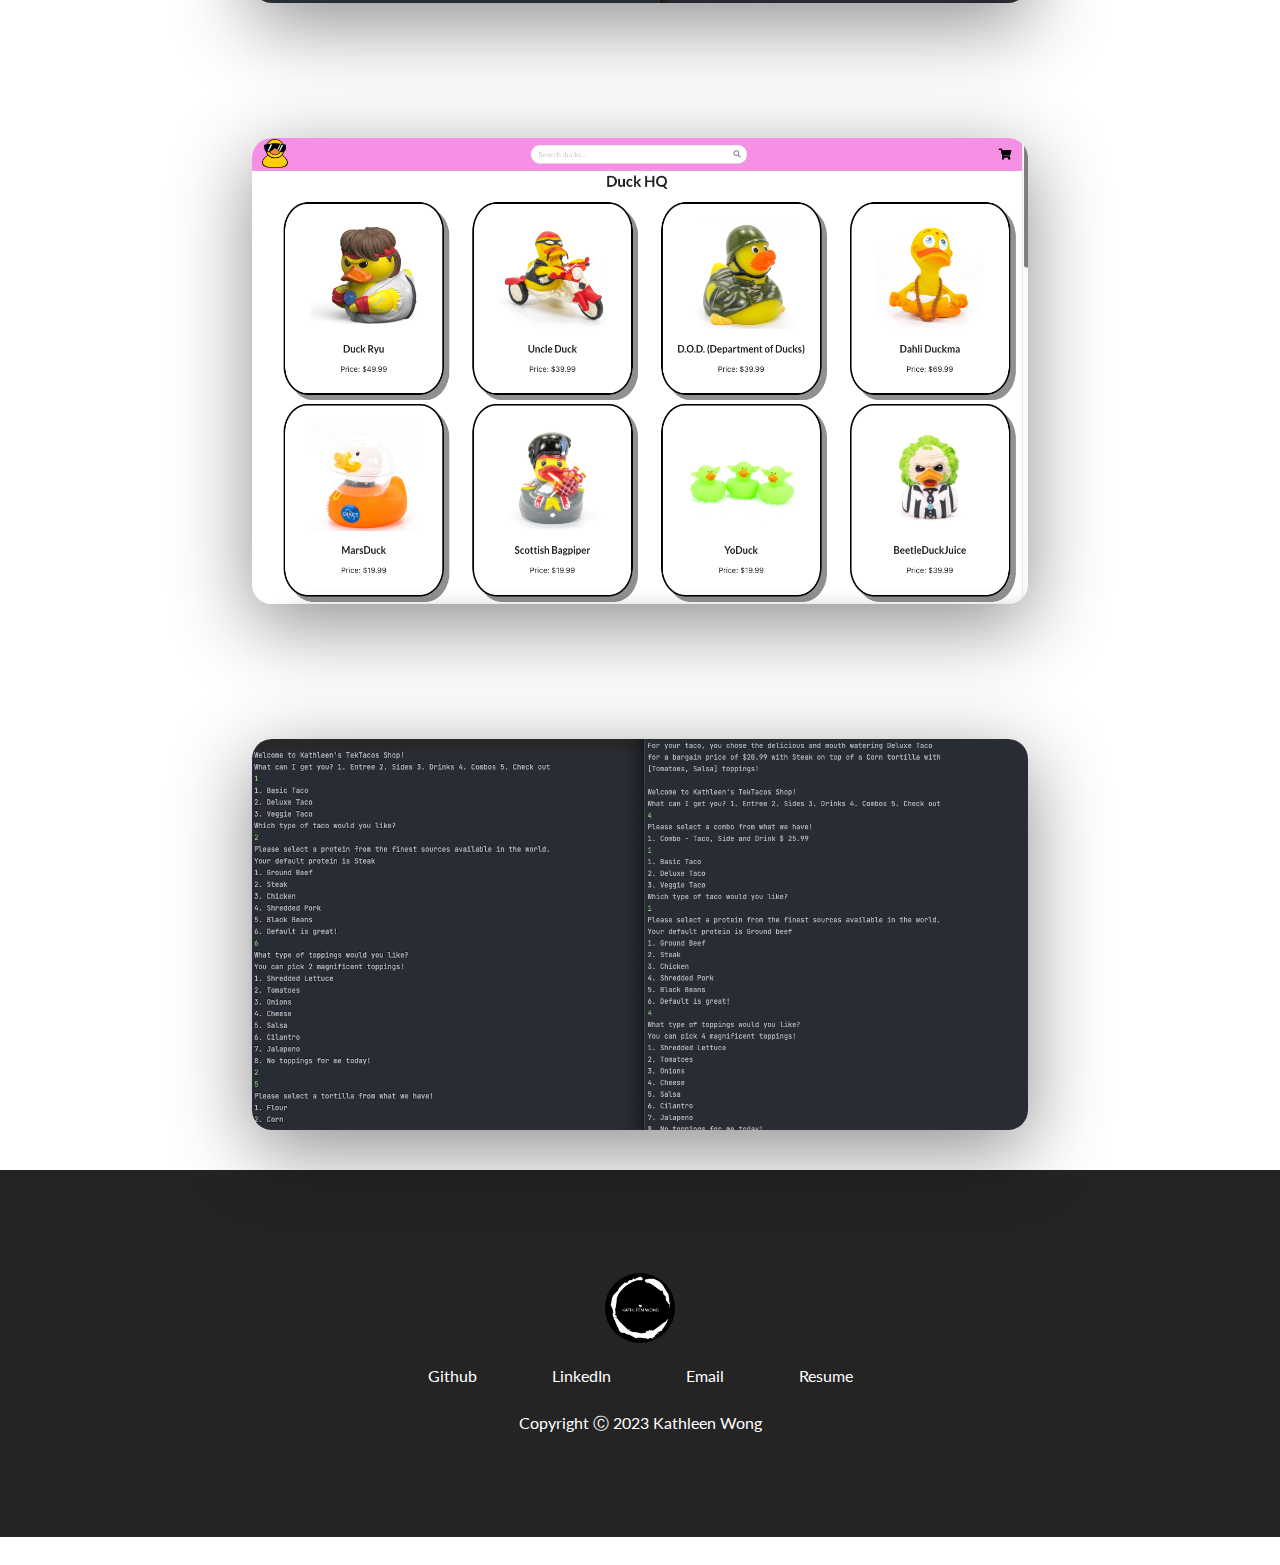
==== commit f724d990: "Update index.html" ====
--- a/index.html
+++ b/index.html
@@ -43,13 +43,12 @@
                     <h1 class="about-me__info--title">
                         Hi there! I am <span class="text--teal">Kathleen Wong</span>&nbsp;<span class="wave">👋</span> 
                     </h1>
-                    <p class="about-me__info--para">I am a <strong class="text--teal">Full Stack Software
-                            Engineer</strong> with a fervor for constructing functional applications. I strive to
-                        fearlessly improve user experiences and its functionality to better the world.</p>
+                    <p class="about-me__info--para">I am a <strong class="text--teal">Product Manager</strong> with a fervor for constructing functional applications. I strive to
+                        fearlessly improve user experiences and its functionality to better the world. I delve into the depths of user insights, seeking to understand their desires, challenges, and aspirations, guided by a blend of curiosity and strategy. Every feature, every improvement, is a piece of a larger picture of exceptional user value.</p>
                     <p class="about-me__info--para">I graduated from UC Berkeley with a Bachelor's in Political 
                         Science with the intention of working in education. After educating and empowering youth 
                         of all ages and working a few years at a private equity firm in Silicon Valley; I finally 
-                        took the plunge in 2022 to become a Software Engineer after contemplating for several years.</p>
+                        took the plunge in 2022 to switch into tech after contemplating for several years. After completed an accelerated Full Stack Web Development Boot Camp and working as a Software Engineer and Scrum Master, I was able to discover the work of Product Management as I have always had a penchant to work with people and advocating for users with deep empathy. </p>
                     <p class="about-me__info--para">In my free time, I can be found training for marathons and Ragnars, 
                         paddling on water, playing with my orange tabby, reading, traveling and trying new restaurants. </p>
                     <div class="about-me__link">
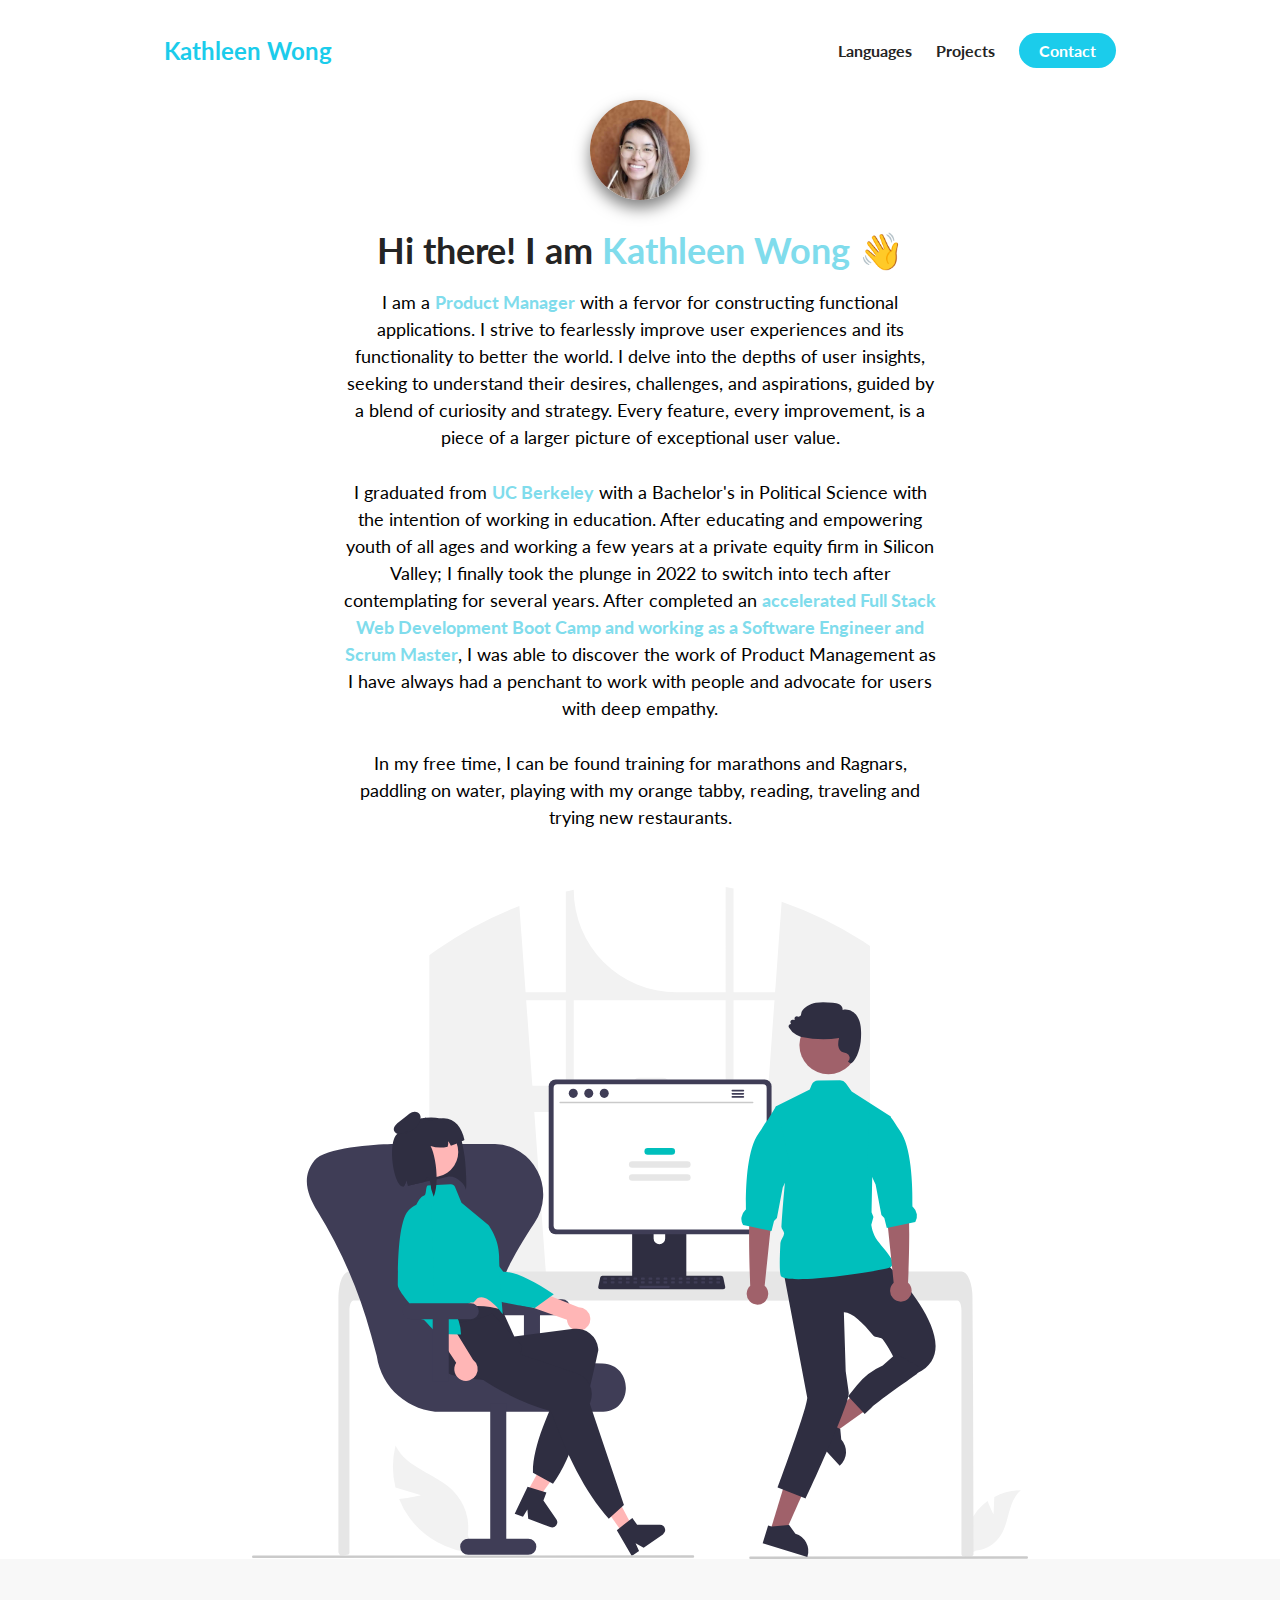
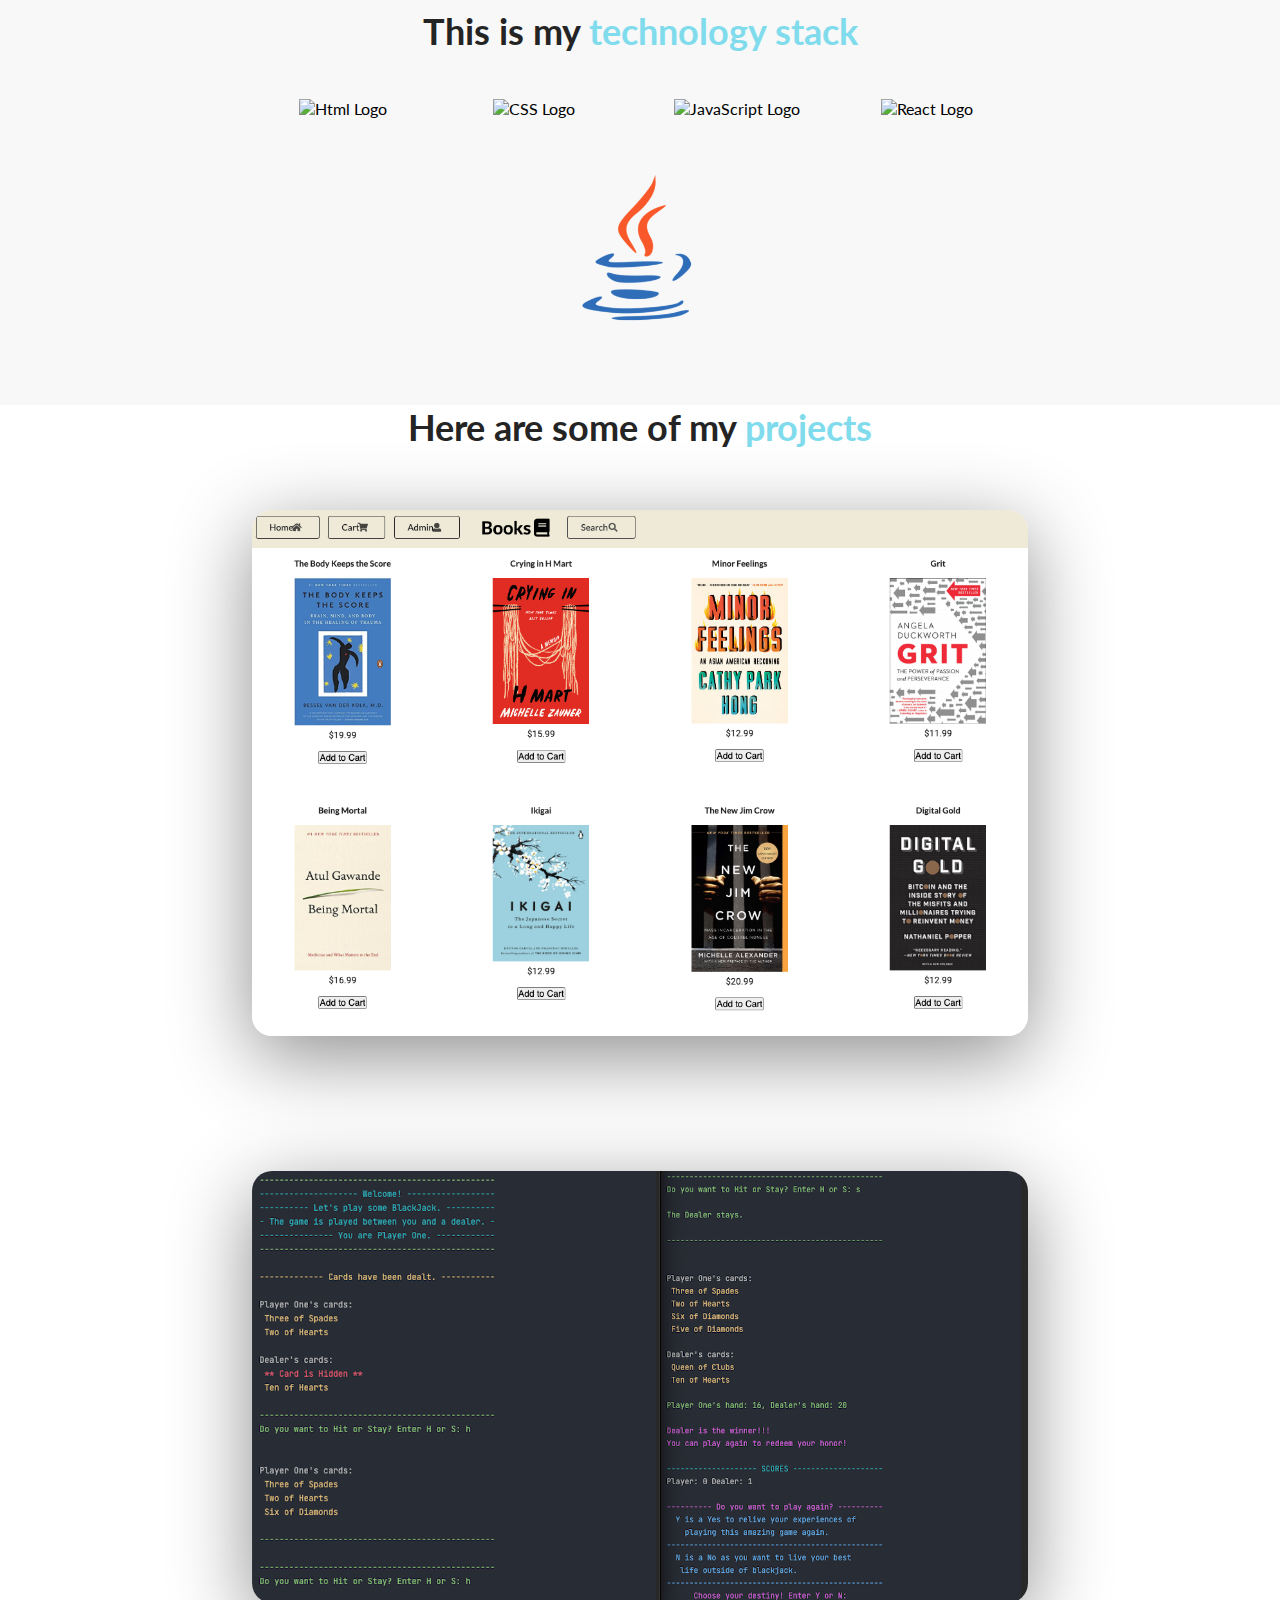
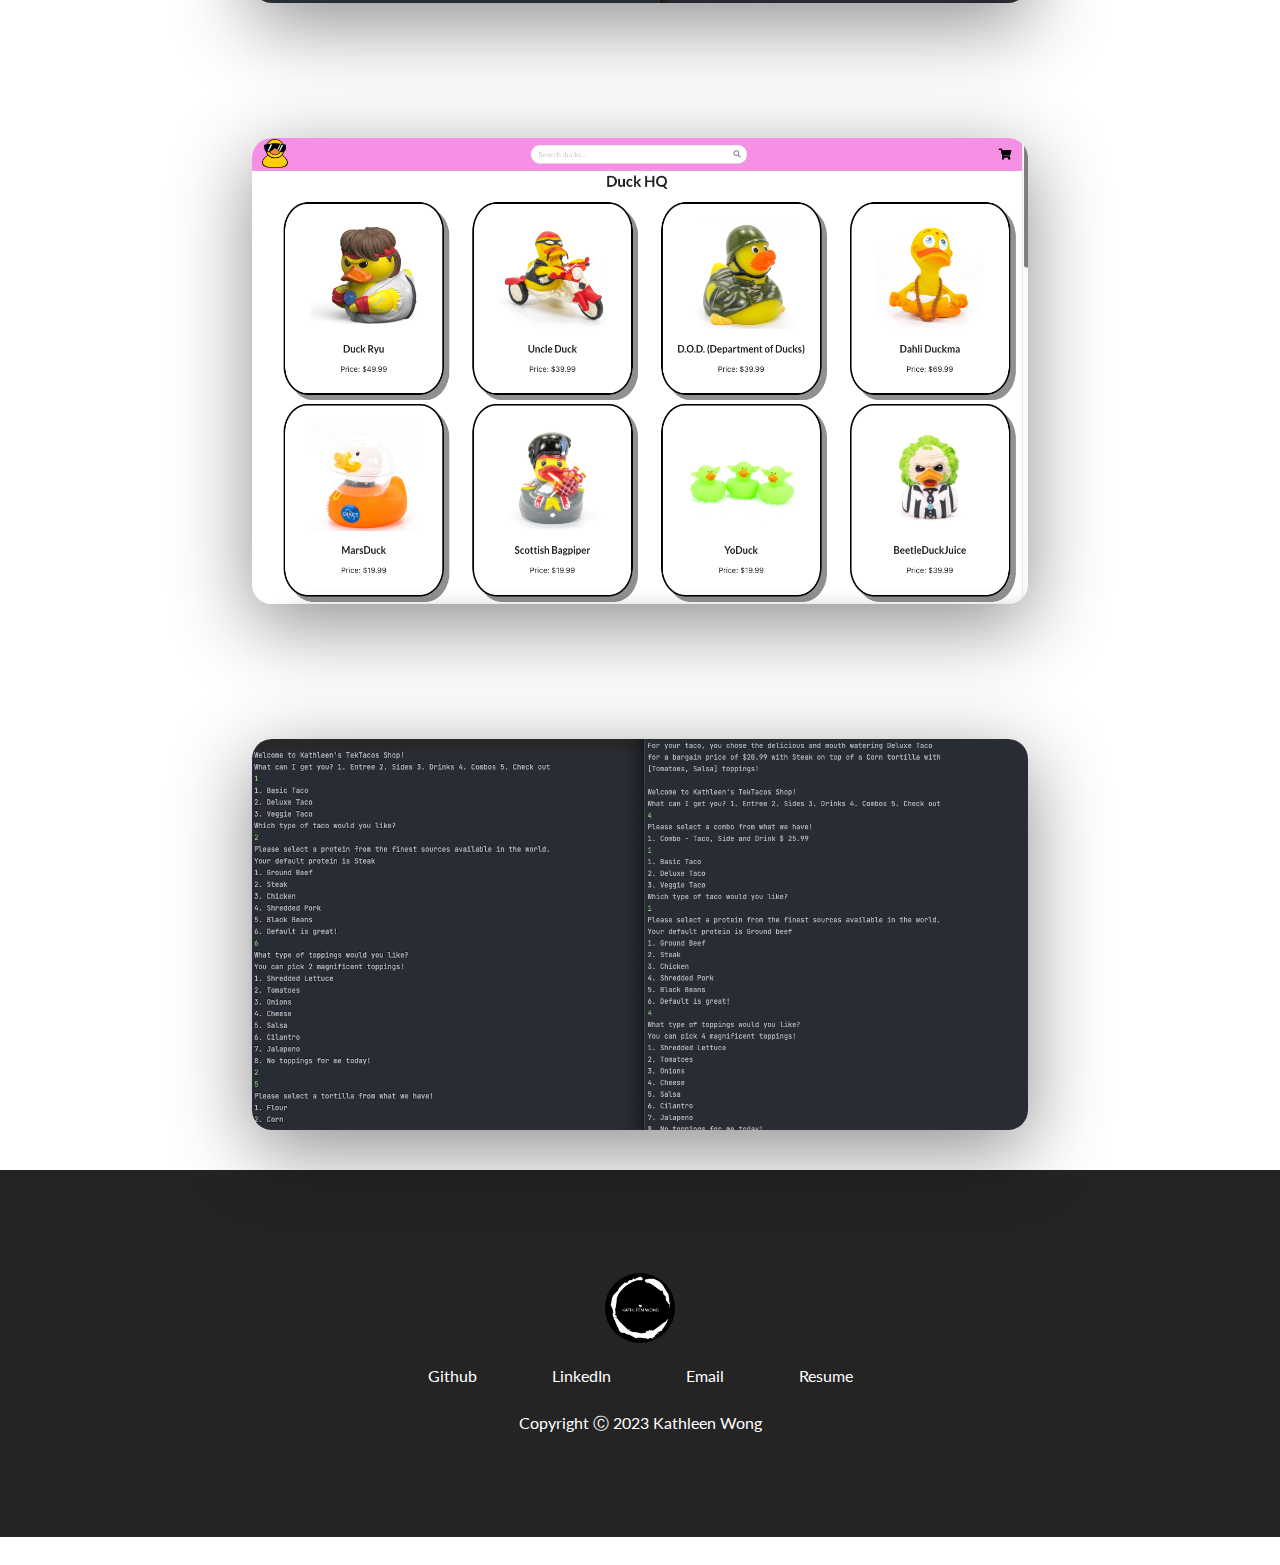
==== commit 3777f664: "Update index.html" ====
--- a/index.html
+++ b/index.html
@@ -45,10 +45,10 @@
                     </h1>
                     <p class="about-me__info--para">I am a <strong class="text--teal">Product Manager</strong> with a fervor for constructing functional applications. I strive to
                         fearlessly improve user experiences and its functionality to better the world. I delve into the depths of user insights, seeking to understand their desires, challenges, and aspirations, guided by a blend of curiosity and strategy. Every feature, every improvement, is a piece of a larger picture of exceptional user value.</p>
-                    <p class="about-me__info--para">I graduated from UC Berkeley with a Bachelor's in Political 
+                    <p class="about-me__info--para">I graduated from <strong class="text--teal">UC Berkeley</strong> with a Bachelor's in Political 
                         Science with the intention of working in education. After educating and empowering youth 
                         of all ages and working a few years at a private equity firm in Silicon Valley; I finally 
-                        took the plunge in 2022 to switch into tech after contemplating for several years. After completed an accelerated Full Stack Web Development Boot Camp and working as a Software Engineer and Scrum Master, I was able to discover the work of Product Management as I have always had a penchant to work with people and advocating for users with deep empathy. </p>
+                        took the plunge in 2022 to switch into tech after contemplating for several years. After completed an <strong class="text--teal">accelerated Full Stack Web Development Boot Camp and working as a Software Engineer and Scrum Master</strong>, I was able to discover the work of Product Management as I have always had a penchant to work with people and advocate for users with deep empathy. </p>
                     <p class="about-me__info--para">In my free time, I can be found training for marathons and Ragnars, 
                         paddling on water, playing with my orange tabby, reading, traveling and trying new restaurants. </p>
                     <div class="about-me__link">
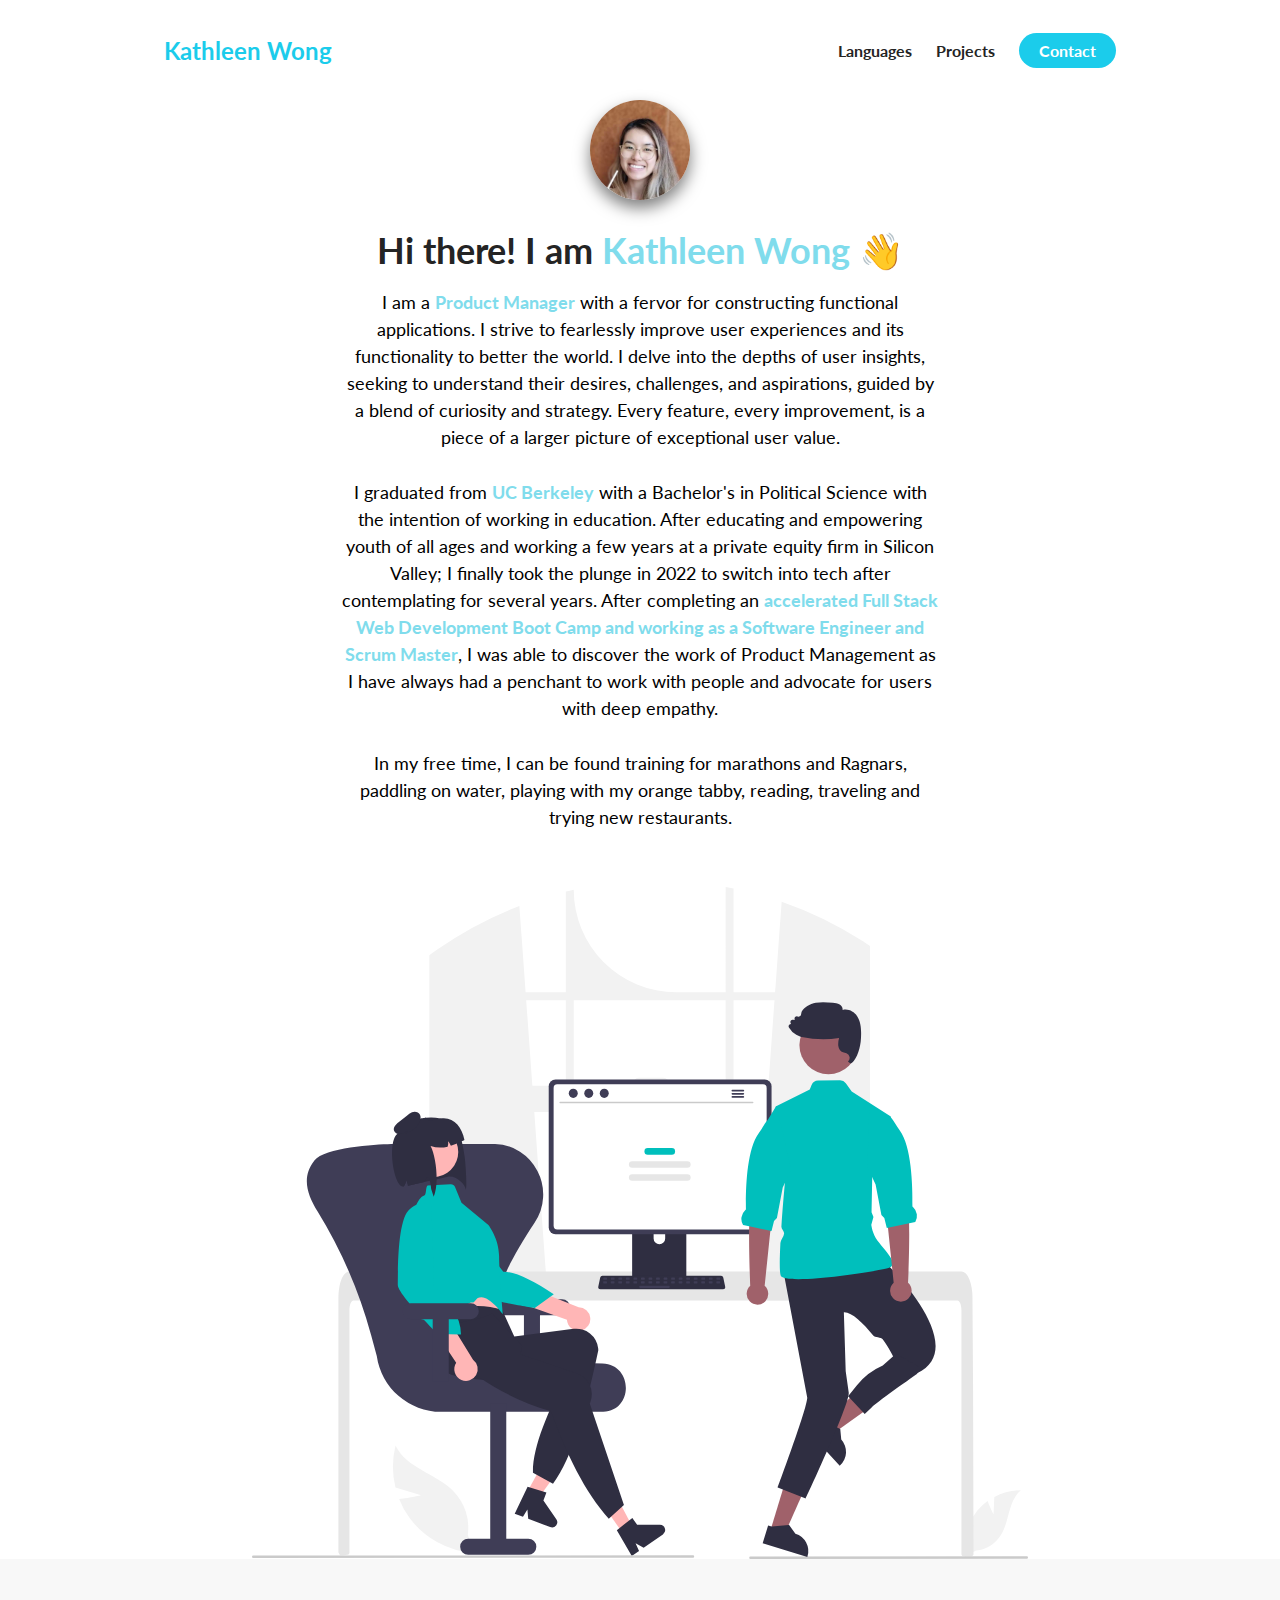
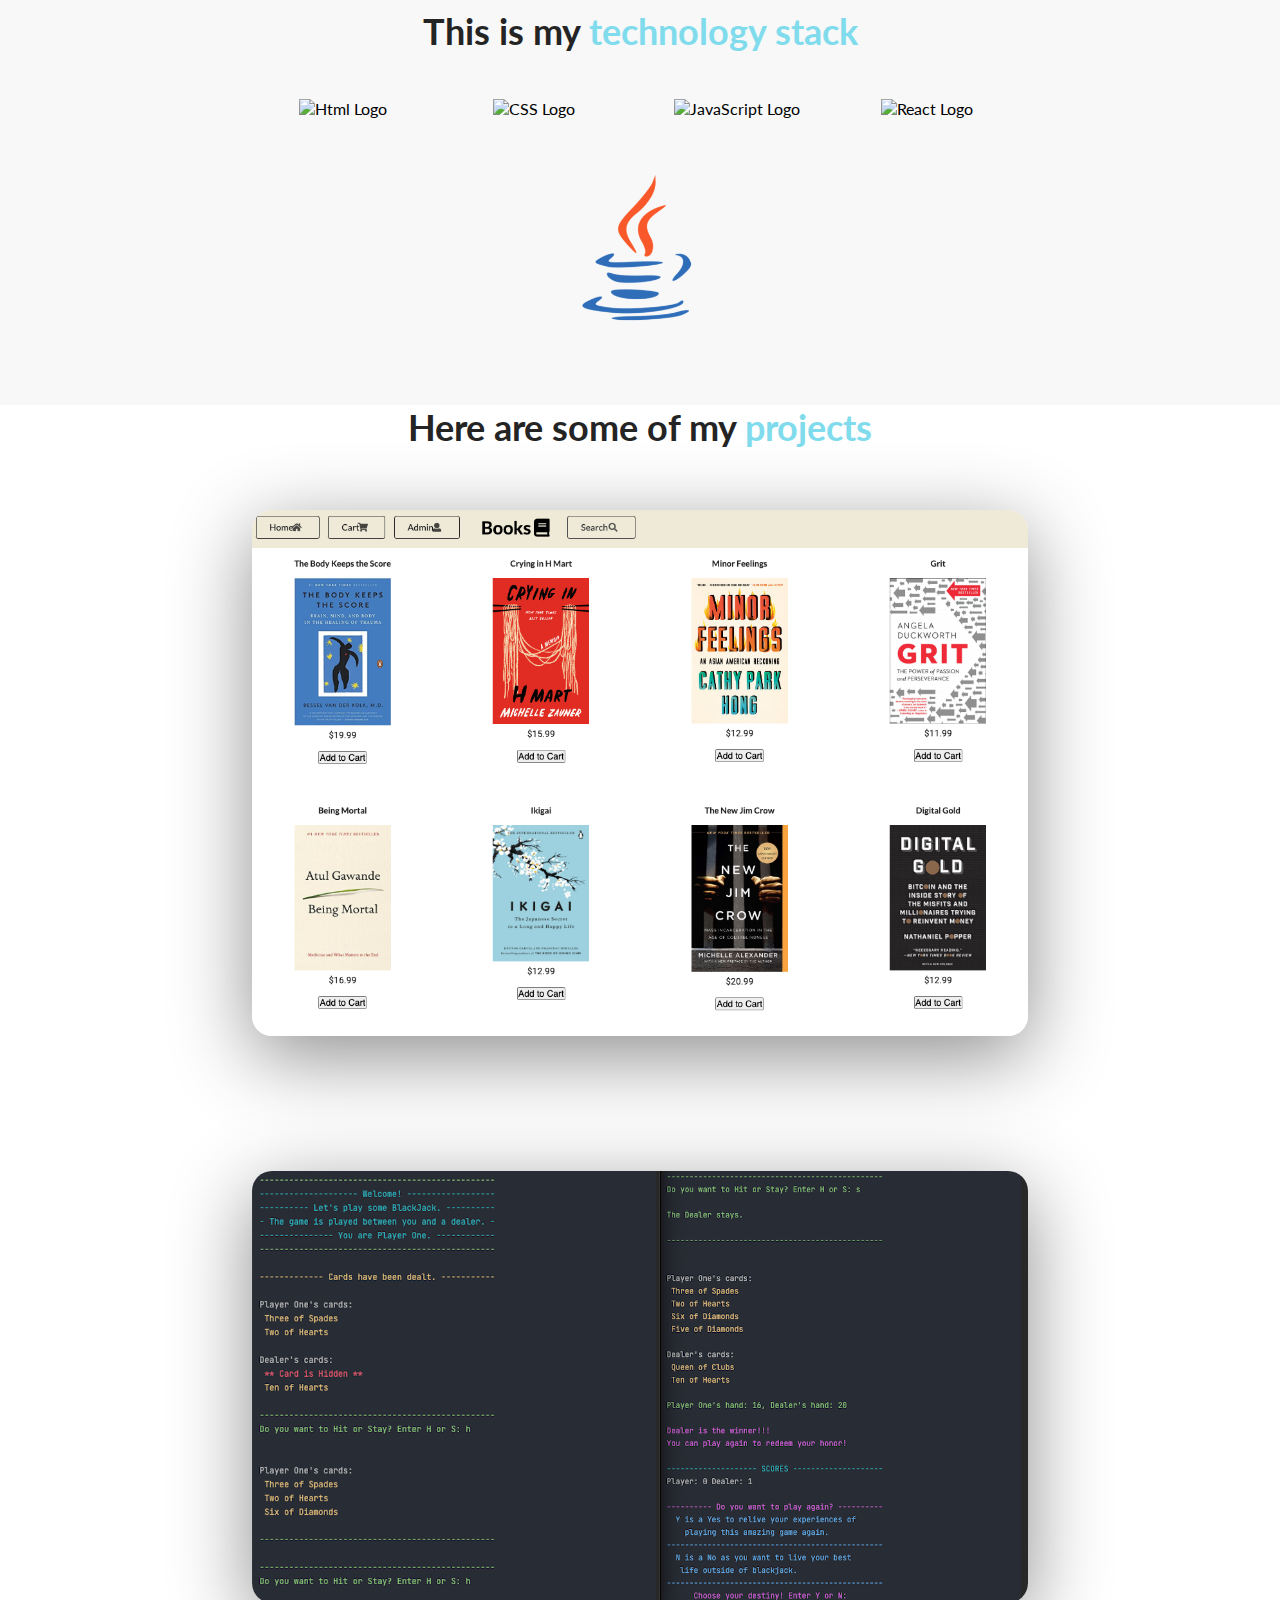
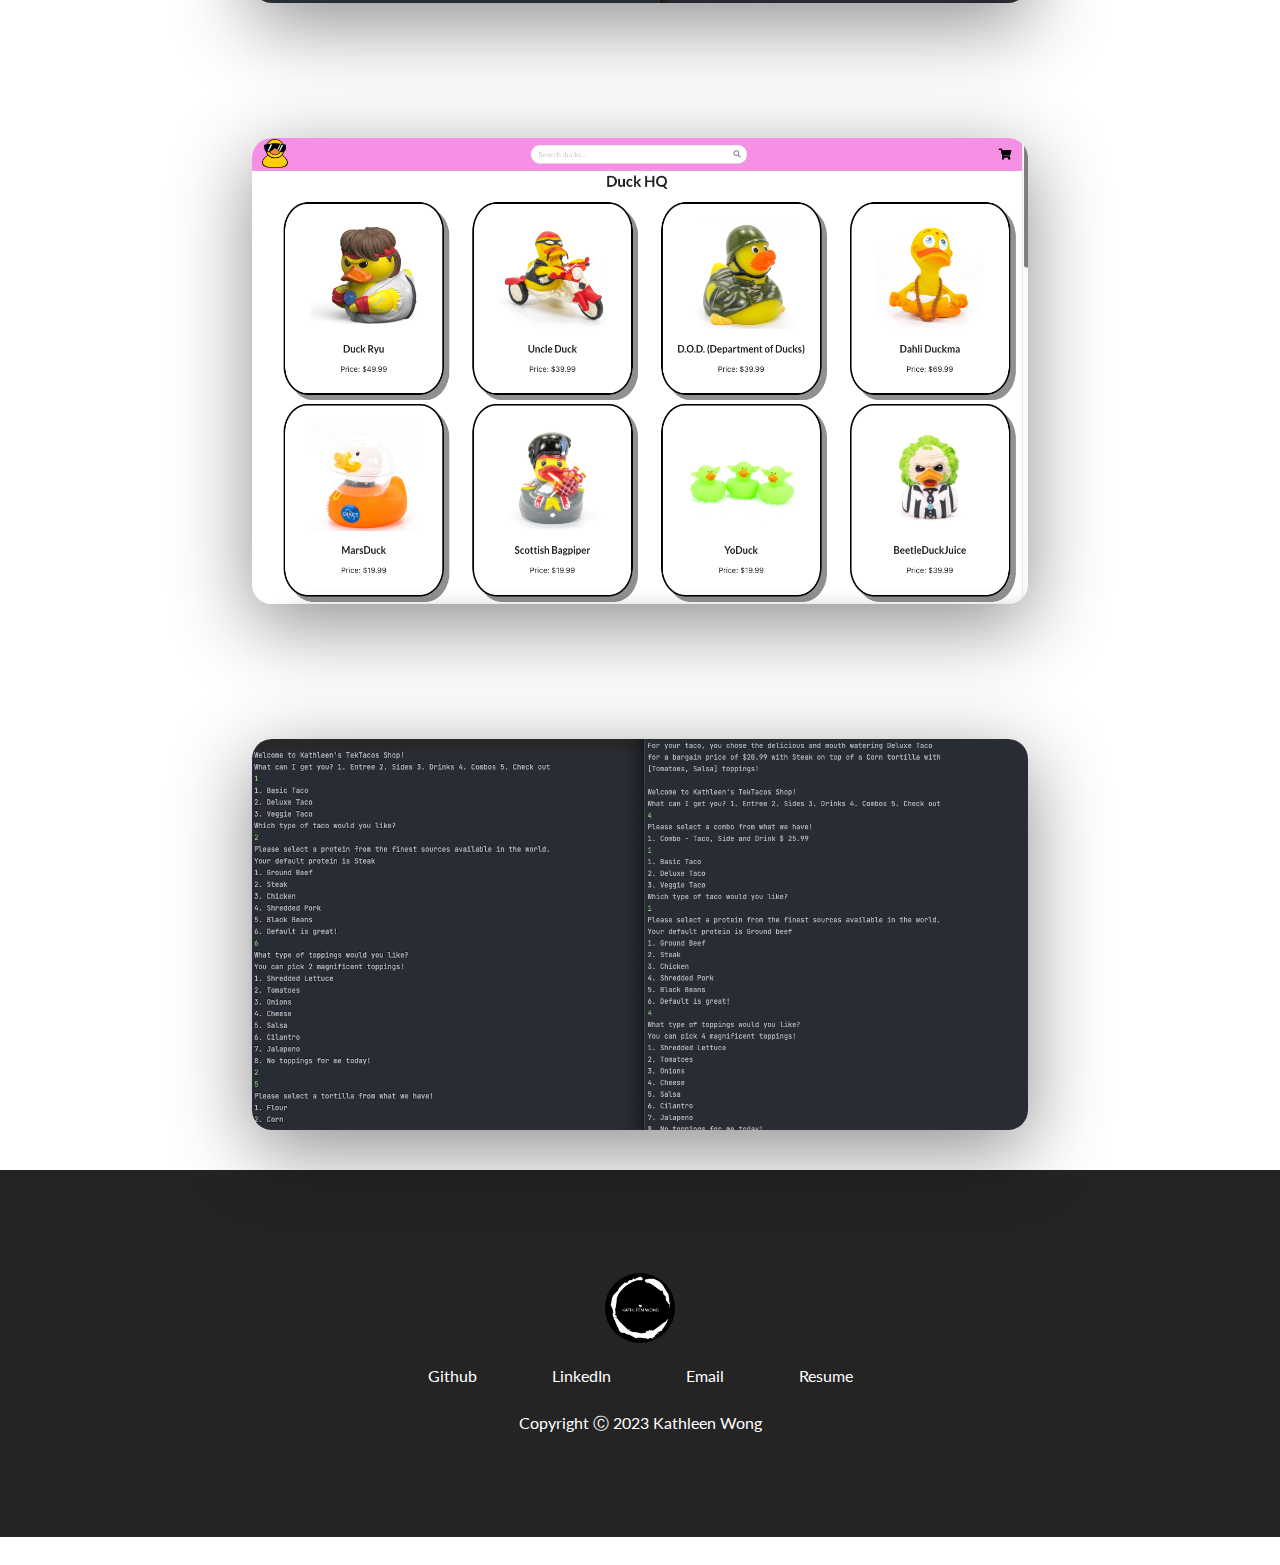
==== commit df92d7cb: "Update index.html" ====
--- a/index.html
+++ b/index.html
@@ -48,7 +48,7 @@
                     <p class="about-me__info--para">I graduated from <strong class="text--teal">UC Berkeley</strong> with a Bachelor's in Political 
                         Science with the intention of working in education. After educating and empowering youth 
                         of all ages and working a few years at a private equity firm in Silicon Valley; I finally 
-                        took the plunge in 2022 to switch into tech after contemplating for several years. After completed an <strong class="text--teal">accelerated Full Stack Web Development Boot Camp and working as a Software Engineer and Scrum Master</strong>, I was able to discover the work of Product Management as I have always had a penchant to work with people and advocate for users with deep empathy. </p>
+                        took the plunge in 2022 to switch into tech after contemplating for several years. After completing an <strong class="text--teal">accelerated Full Stack Web Development Boot Camp and working as a Software Engineer and Scrum Master</strong>, I was able to discover the work of Product Management as I have always had a penchant to work with people and advocate for users with deep empathy. </p>
                     <p class="about-me__info--para">In my free time, I can be found training for marathons and Ragnars, 
                         paddling on water, playing with my orange tabby, reading, traveling and trying new restaurants. </p>
                     <div class="about-me__link">
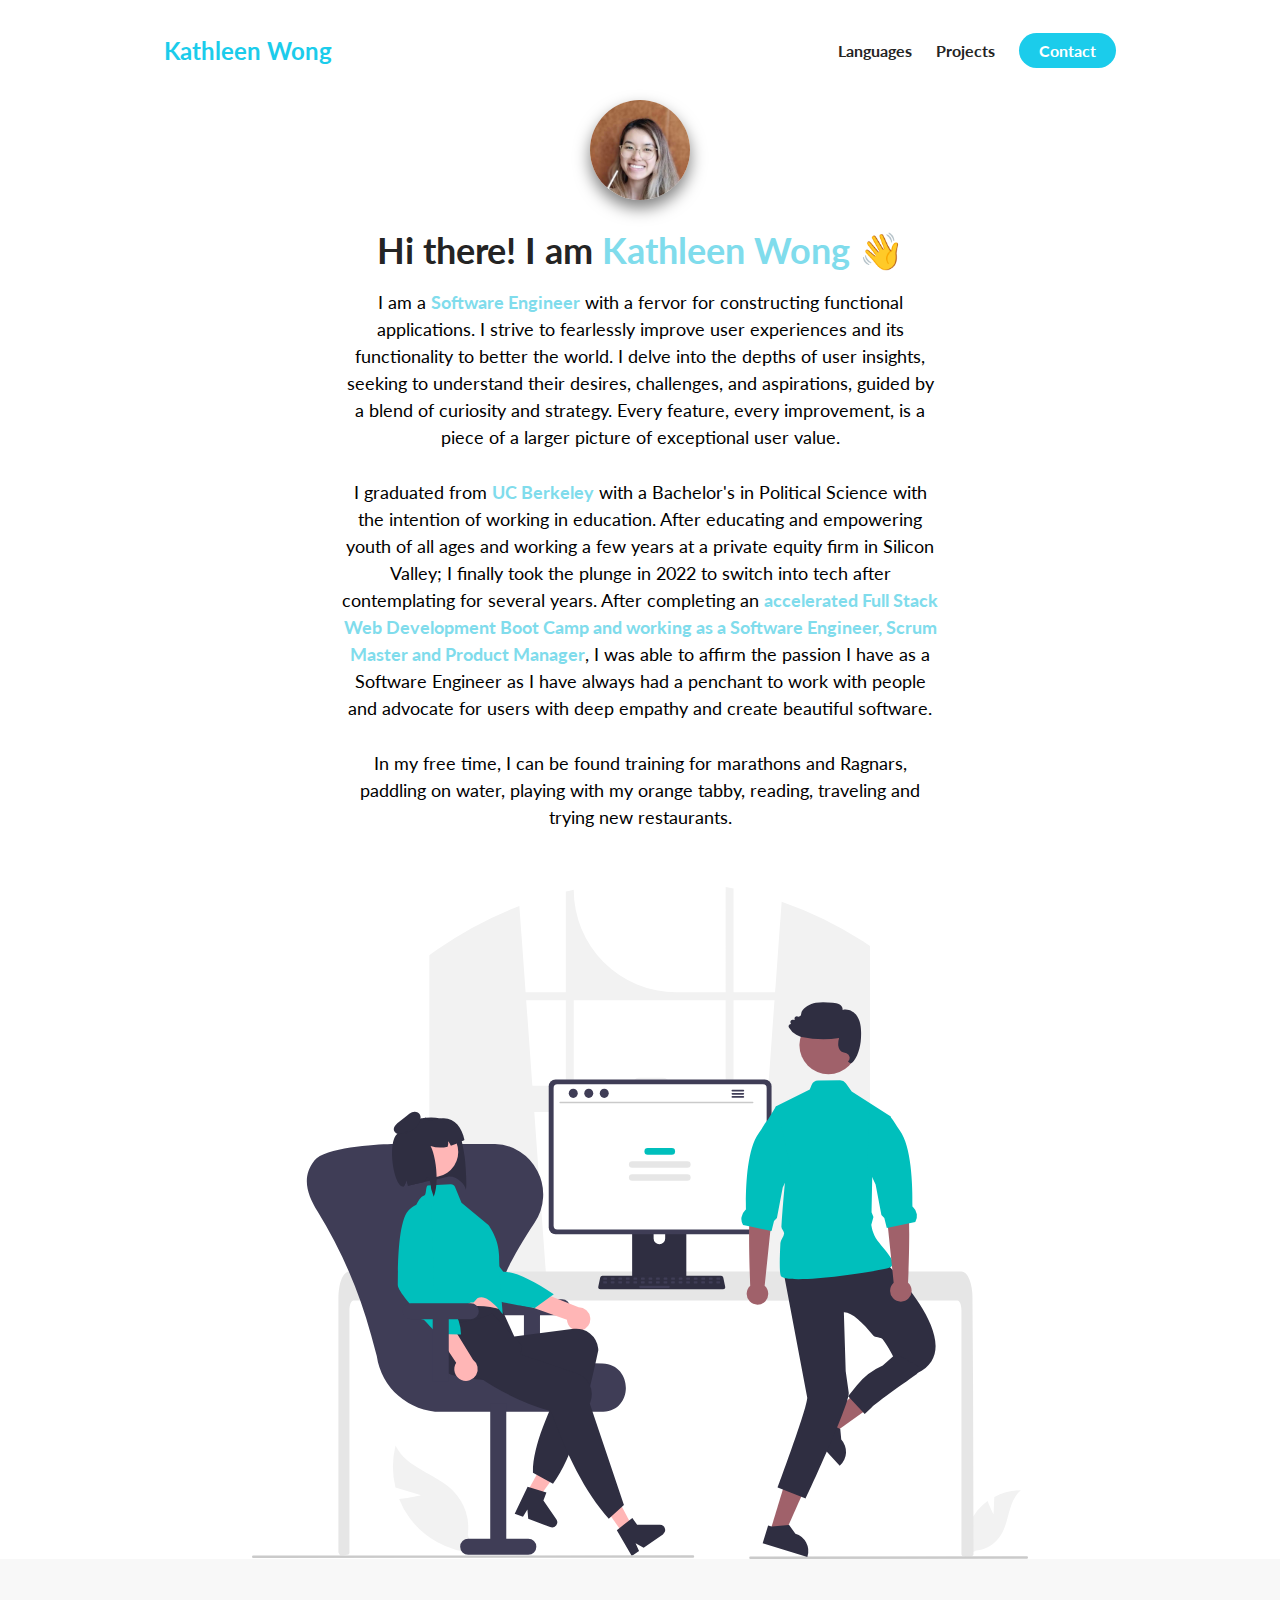
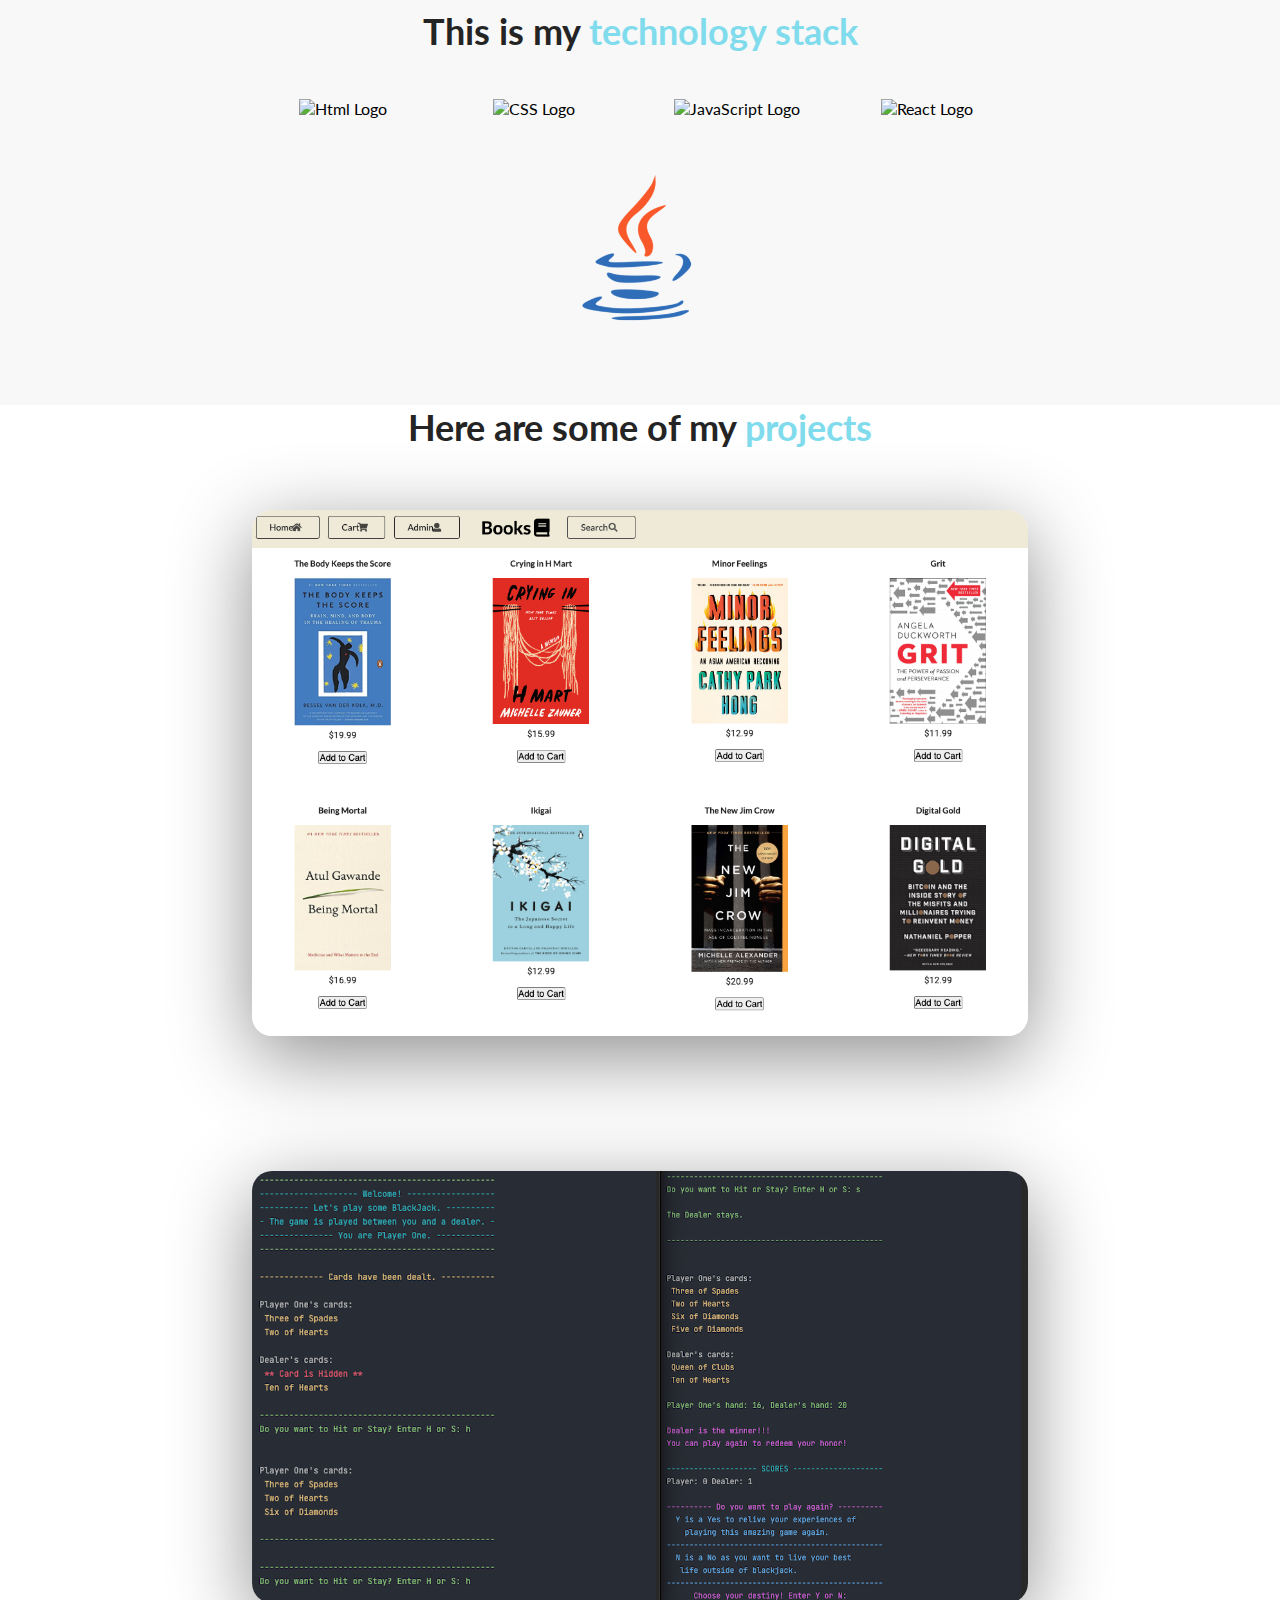
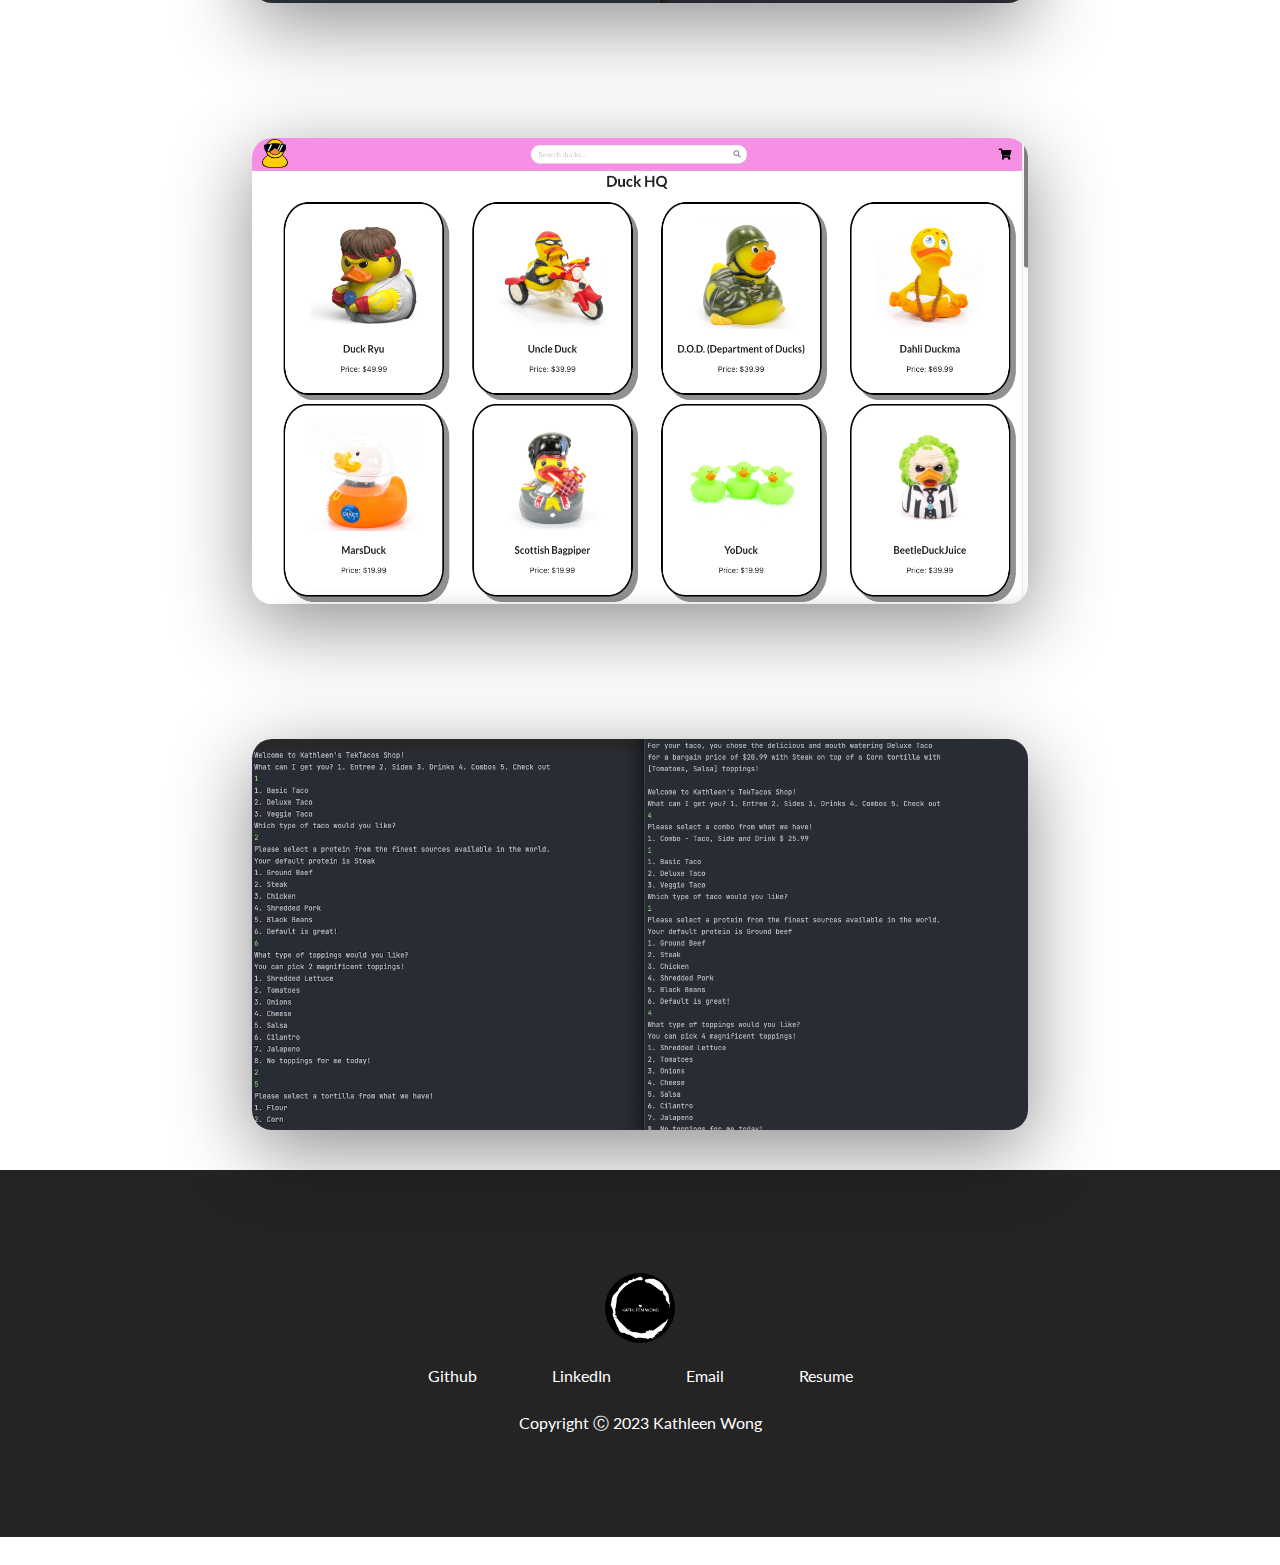
==== commit 5d0dd81e: "Update index.html" ====
--- a/index.html
+++ b/index.html
@@ -43,12 +43,12 @@
                     <h1 class="about-me__info--title">
                         Hi there! I am <span class="text--teal">Kathleen Wong</span>&nbsp;<span class="wave">👋</span> 
                     </h1>
-                    <p class="about-me__info--para">I am a <strong class="text--teal">Product Manager</strong> with a fervor for constructing functional applications. I strive to
+                    <p class="about-me__info--para">I am a <strong class="text--teal">Software Engineer</strong> with a fervor for constructing functional applications. I strive to
                         fearlessly improve user experiences and its functionality to better the world. I delve into the depths of user insights, seeking to understand their desires, challenges, and aspirations, guided by a blend of curiosity and strategy. Every feature, every improvement, is a piece of a larger picture of exceptional user value.</p>
                     <p class="about-me__info--para">I graduated from <strong class="text--teal">UC Berkeley</strong> with a Bachelor's in Political 
                         Science with the intention of working in education. After educating and empowering youth 
                         of all ages and working a few years at a private equity firm in Silicon Valley; I finally 
-                        took the plunge in 2022 to switch into tech after contemplating for several years. After completing an <strong class="text--teal">accelerated Full Stack Web Development Boot Camp and working as a Software Engineer and Scrum Master</strong>, I was able to discover the work of Product Management as I have always had a penchant to work with people and advocate for users with deep empathy. </p>
+                        took the plunge in 2022 to switch into tech after contemplating for several years. After completing an <strong class="text--teal">accelerated Full Stack Web Development Boot Camp and working as a Software Engineer, Scrum Master and Product Manager</strong>, I was able to affirm the passion I have as a Software Engineer as I have always had a penchant to work with people and advocate for users with deep empathy and create beautiful software. </p>
                     <p class="about-me__info--para">In my free time, I can be found training for marathons and Ragnars, 
                         paddling on water, playing with my orange tabby, reading, traveling and trying new restaurants. </p>
                     <div class="about-me__link">
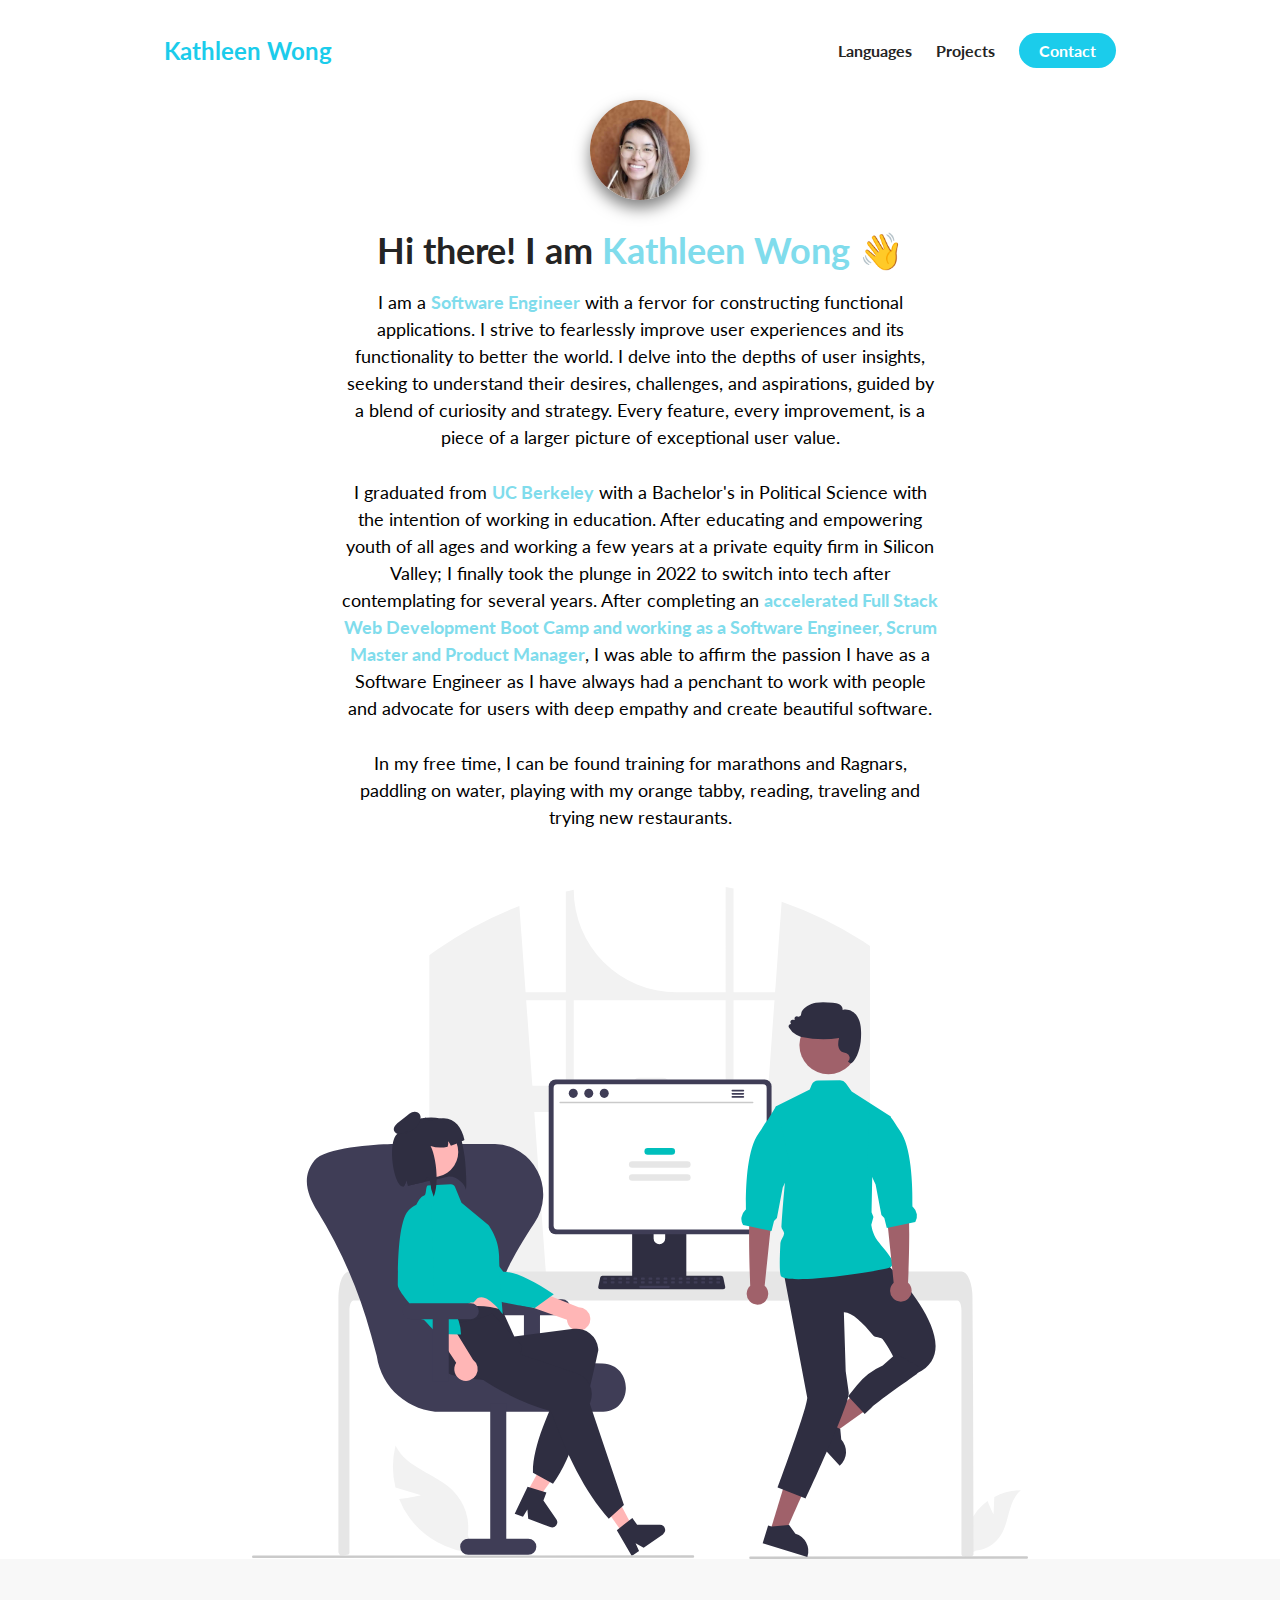
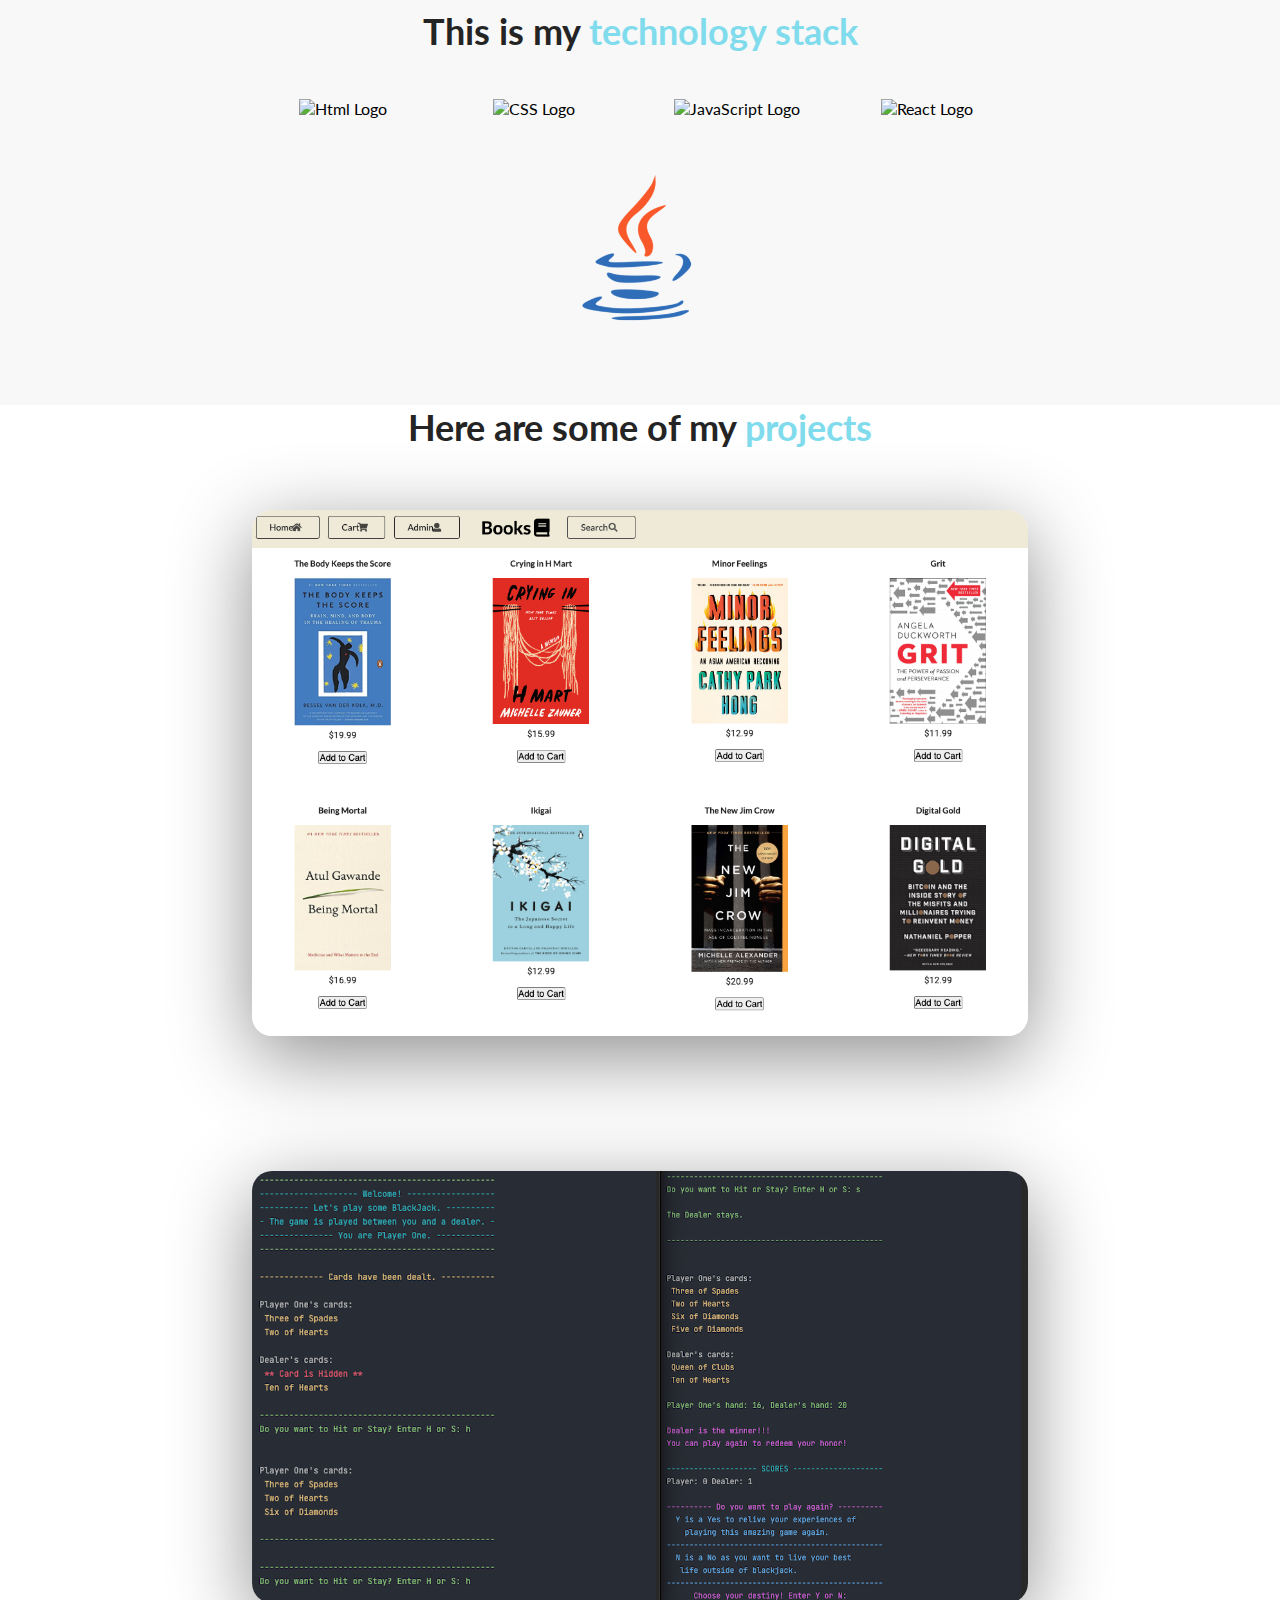
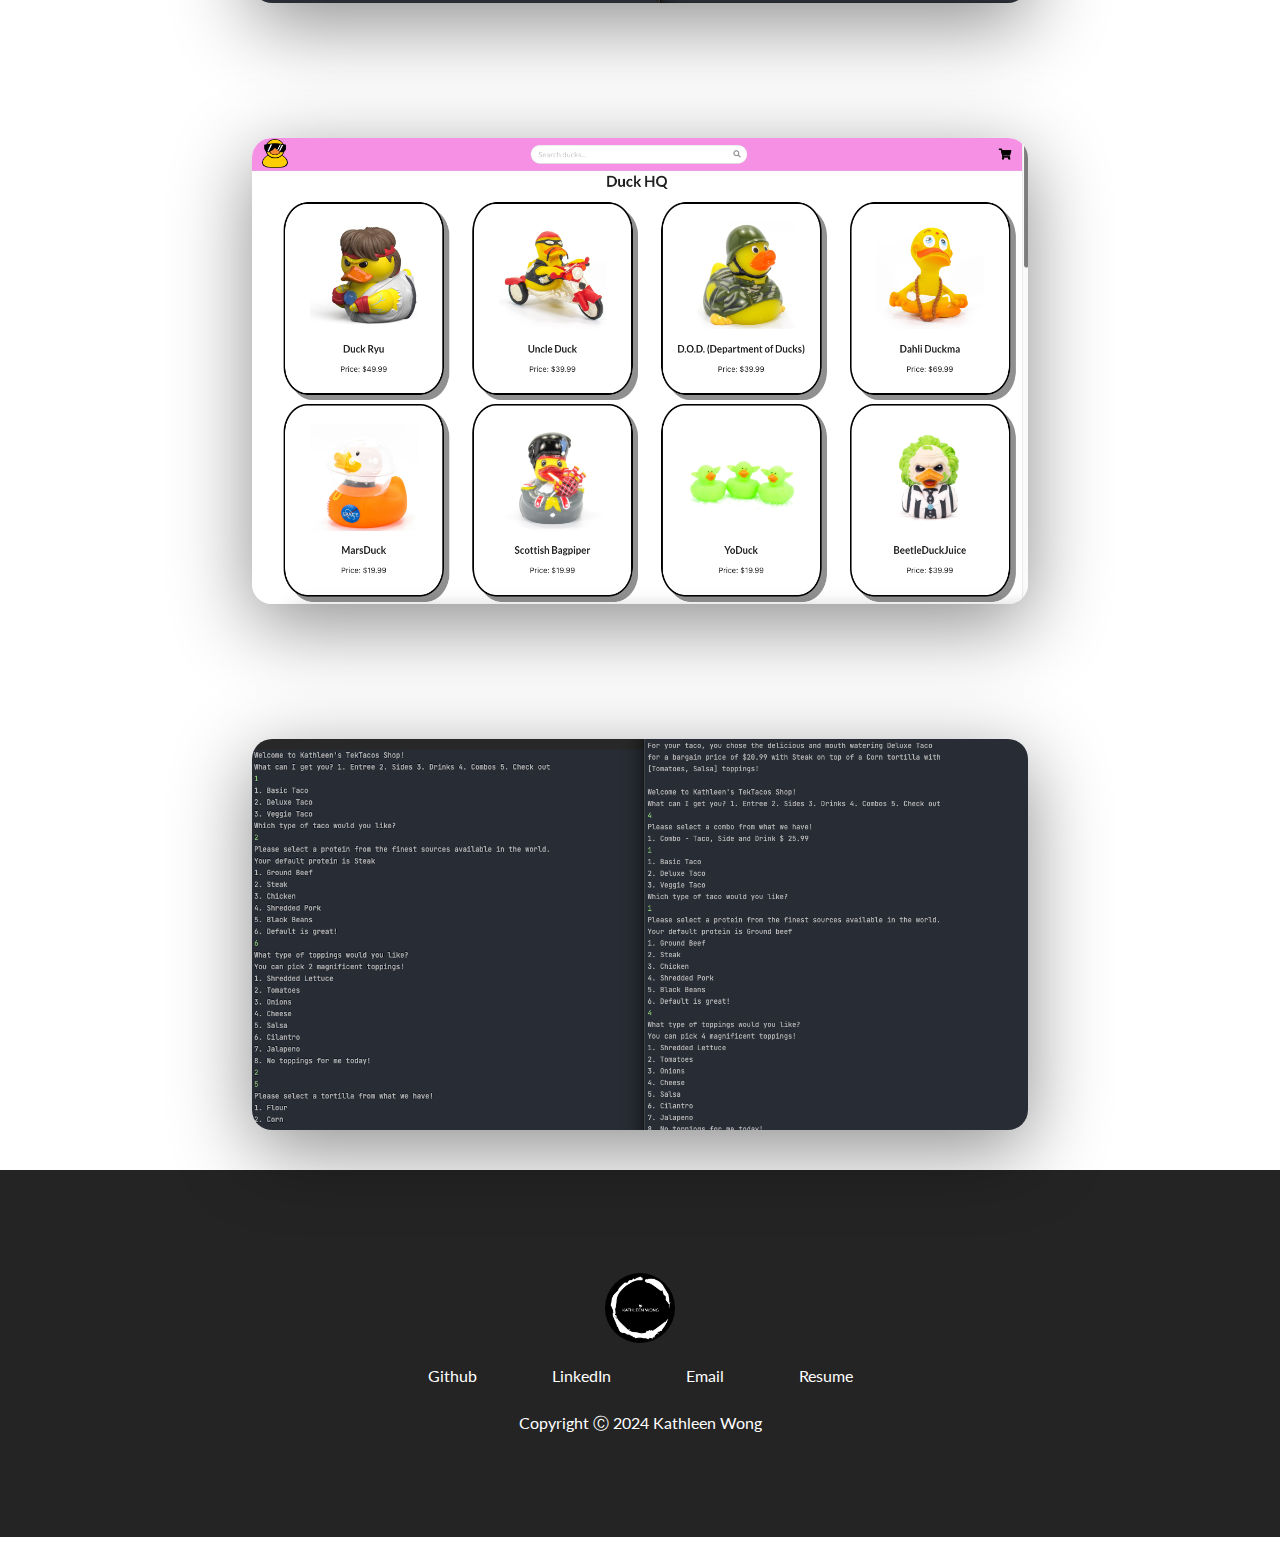
==== commit a968c7ae: "Updated the year in index.html" ====
--- a/index.html
+++ b/index.html
@@ -276,7 +276,7 @@
             link__hover-effect--white
             "  target="_blank">Resume</a>
         </div>
-        <div class="footer__copyright">Copyright Ⓒ 2023 Kathleen Wong</div>
+        <div class="footer__copyright">Copyright Ⓒ 2024 Kathleen Wong</div>
     </div>
     
 </footer>
